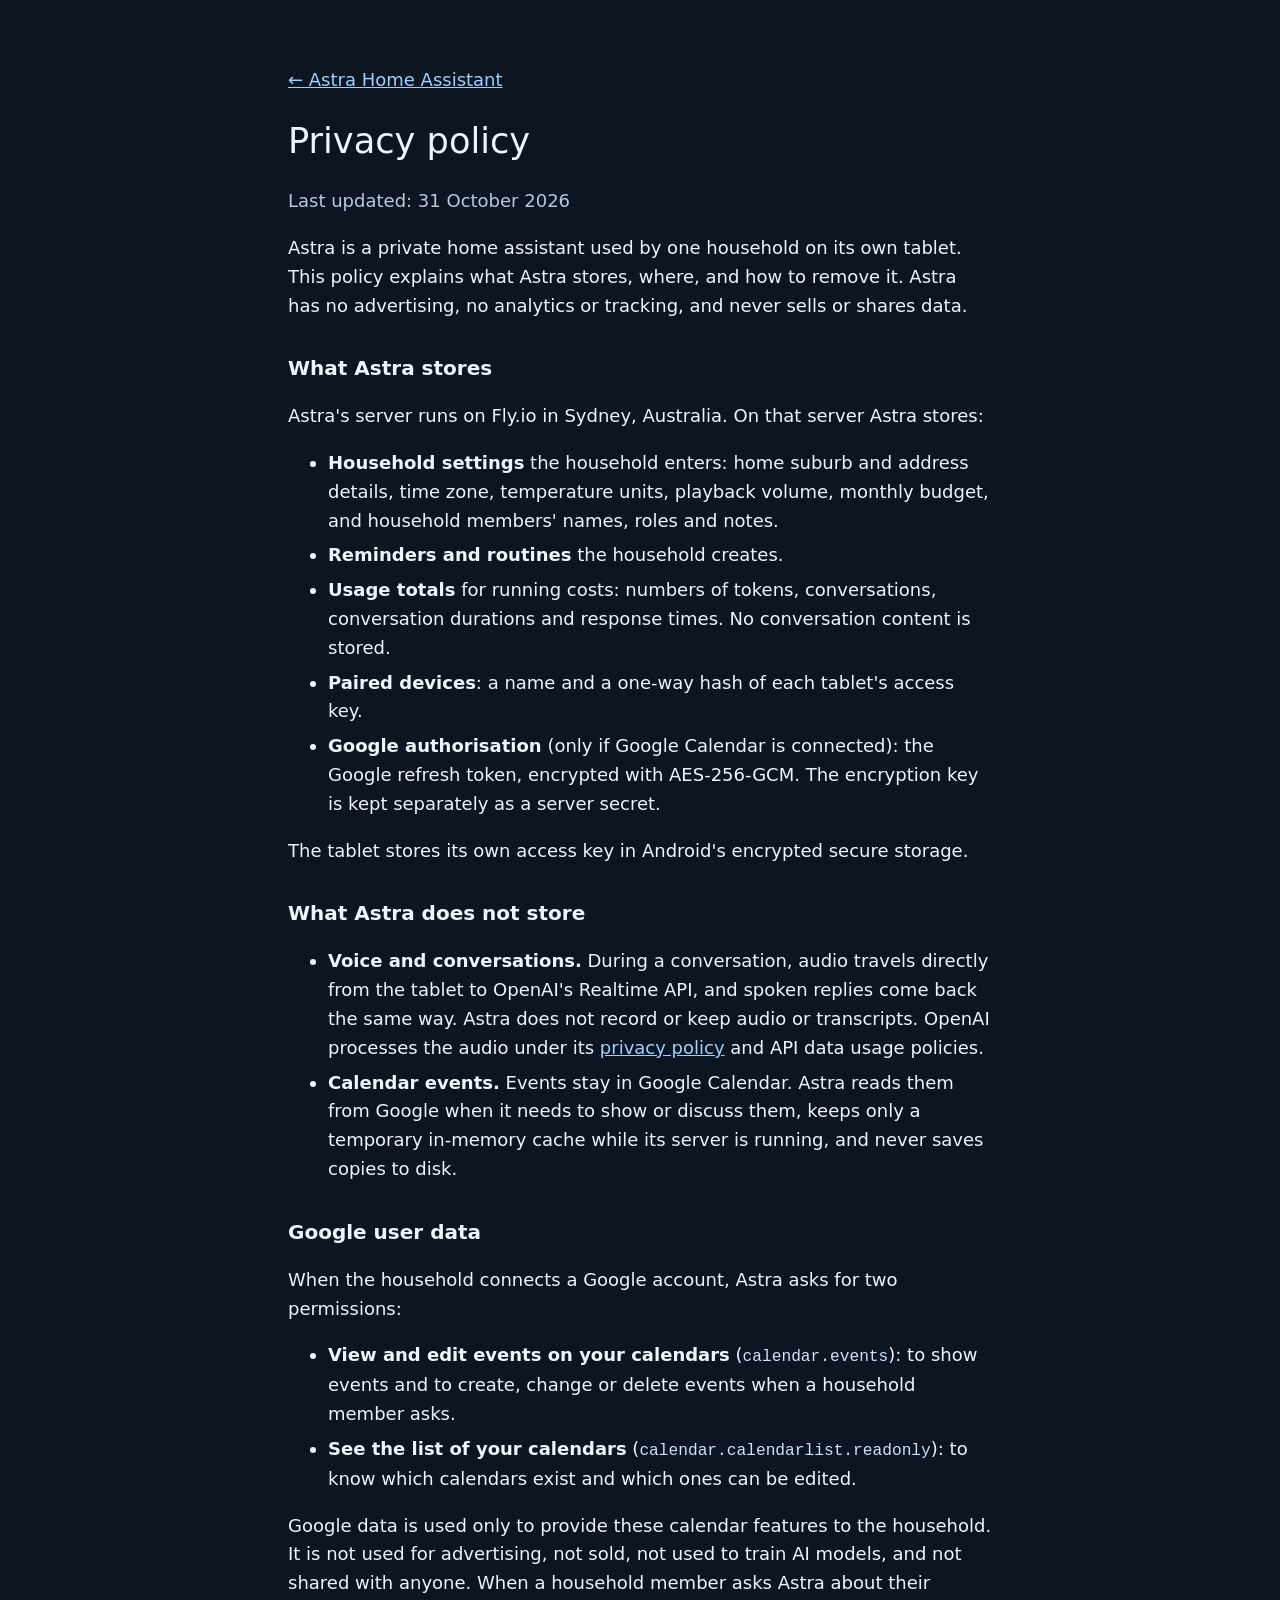
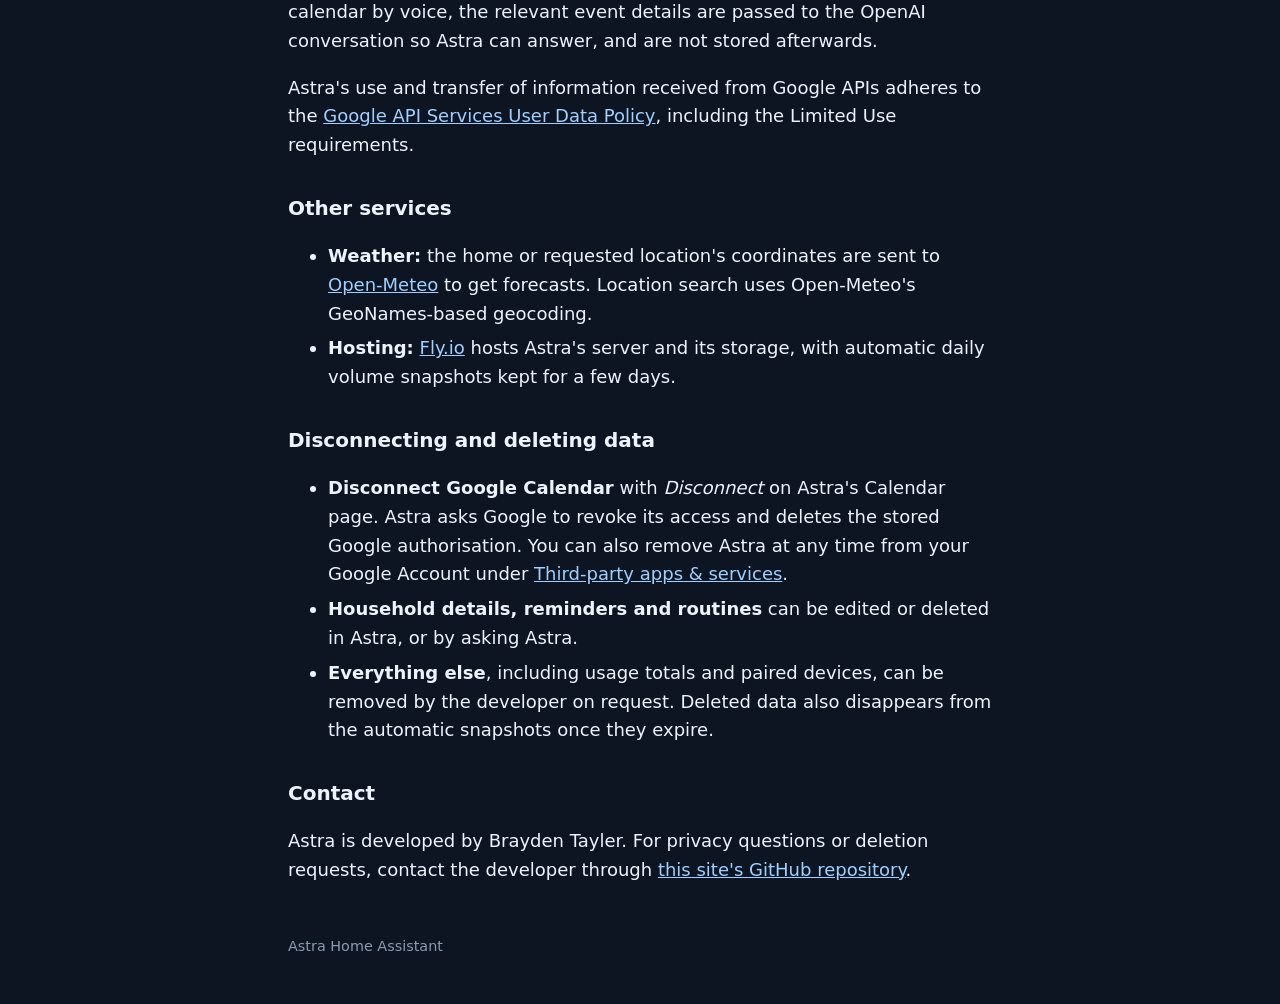
==== privacy.html @ 8271a02b "Add Astra homepage and privacy policy Co-Authored-By: Claude Opus 5.5 <noreply@anthropic.com>" ====
<!DOCTYPE html>
<html lang="en-AU">
<head>
  <meta charset="utf-8">
  <meta name="viewport" content="width=device-width, initial-scale=1">
  <title>Privacy policy · Astra Home Assistant</title>
  <link rel="stylesheet" href="style.css">
</head>
<body>
  <main>
    <p><a href="index.html">← Astra Home Assistant</a></p>
    <h1>Privacy policy</h1>
    <p class="lead">Last updated: 31 October 2026</p>

    <p>Astra is a private home assistant used by one household on its own tablet. This policy explains what Astra stores, where, and how to remove it. Astra has no advertising, no analytics or tracking, and never sells or shares data.</p>

    <h2>What Astra stores</h2>
    <p>Astra's server runs on Fly.io in Sydney, Australia. On that server Astra stores:</p>
    <ul>
      <li><strong>Household settings</strong> the household enters: home suburb and address details, time zone, temperature units, playback volume, monthly budget, and household members' names, roles and notes.</li>
      <li><strong>Reminders and routines</strong> the household creates.</li>
      <li><strong>Usage totals</strong> for running costs: numbers of tokens, conversations, conversation durations and response times. No conversation content is stored.</li>
      <li><strong>Paired devices</strong>: a name and a one-way hash of each tablet's access key.</li>
      <li><strong>Google authorisation</strong> (only if Google Calendar is connected): the Google refresh token, encrypted with AES-256-GCM. The encryption key is kept separately as a server secret.</li>
    </ul>
    <p>The tablet stores its own access key in Android's encrypted secure storage.</p>

    <h2>What Astra does not store</h2>
    <ul>
      <li><strong>Voice and conversations.</strong> During a conversation, audio travels directly from the tablet to OpenAI's Realtime API, and spoken replies come back the same way. Astra does not record or keep audio or transcripts. OpenAI processes the audio under its <a href="https://openai.com/policies/row-privacy-policy/">privacy policy</a> and API data usage policies.</li>
      <li><strong>Calendar events.</strong> Events stay in Google Calendar. Astra reads them from Google when it needs to show or discuss them, keeps only a temporary in-memory cache while its server is running, and never saves copies to disk.</li>
    </ul>

    <h2>Google user data</h2>
    <p>When the household connects a Google account, Astra asks for two permissions:</p>
    <ul>
      <li><strong>View and edit events on your calendars</strong> (<code>calendar.events</code>): to show events and to create, change or delete events when a household member asks.</li>
      <li><strong>See the list of your calendars</strong> (<code>calendar.calendarlist.readonly</code>): to know which calendars exist and which ones can be edited.</li>
    </ul>
    <p>Google data is used only to provide these calendar features to the household. It is not used for advertising, not sold, not used to train AI models, and not shared with anyone. When a household member asks Astra about their calendar by voice, the relevant event details are passed to the OpenAI conversation so Astra can answer, and are not stored afterwards.</p>
    <p>Astra's use and transfer of information received from Google APIs adheres to the <a href="https://developers.google.com/terms/api-services-user-data-policy">Google API Services User Data Policy</a>, including the Limited Use requirements.</p>

    <h2>Other services</h2>
    <ul>
      <li><strong>Weather:</strong> the home or requested location's coordinates are sent to <a href="https://open-meteo.com/">Open-Meteo</a> to get forecasts. Location search uses Open-Meteo's GeoNames-based geocoding.</li>
      <li><strong>Hosting:</strong> <a href="https://fly.io/">Fly.io</a> hosts Astra's server and its storage, with automatic daily volume snapshots kept for a few days.</li>
    </ul>

    <h2>Disconnecting and deleting data</h2>
    <ul>
      <li><strong>Disconnect Google Calendar</strong> with <em>Disconnect</em> on Astra's Calendar page. Astra asks Google to revoke its access and deletes the stored Google authorisation. You can also remove Astra at any time from your Google Account under <a href="https://myaccount.google.com/connections">Third-party apps &amp; services</a>.</li>
      <li><strong>Household details, reminders and routines</strong> can be edited or deleted in Astra, or by asking Astra.</li>
      <li><strong>Everything else</strong>, including usage totals and paired devices, can be removed by the developer on request. Deleted data also disappears from the automatic snapshots once they expire.</li>
    </ul>

    <h2>Contact</h2>
    <p>Astra is developed by Brayden Tayler. For privacy questions or deletion requests, contact the developer through <a href="https://github.com/brayden-tayler/astra-site">this site's GitHub repository</a>.</p>
  </main>
  <footer>Astra Home Assistant</footer>
</body>
</html>
---- style.css ----
:root { color-scheme: dark; }
body { margin: 0; background: #0d1522; color: #eef4fc; font: 18px/1.6 system-ui, -apple-system, "Segoe UI", sans-serif; }
main { max-width: 44rem; margin: 0 auto; padding: 48px 24px 32px; }
h1 { font-size: 2.2rem; font-weight: 500; margin: 0 0 8px; }
h2 { font-size: 1.25rem; font-weight: 600; margin: 32px 0 8px; }
.lead { color: #b9c9dc; }
a { color: #9fd0ff; }
code { font-size: .9em; color: #cfe3f7; }
li { margin: 6px 0; }
.links { margin-top: 32px; }
footer { max-width: 44rem; margin: 0 auto; padding: 0 24px 48px; color: #8a9bb0; font-size: .9rem; }
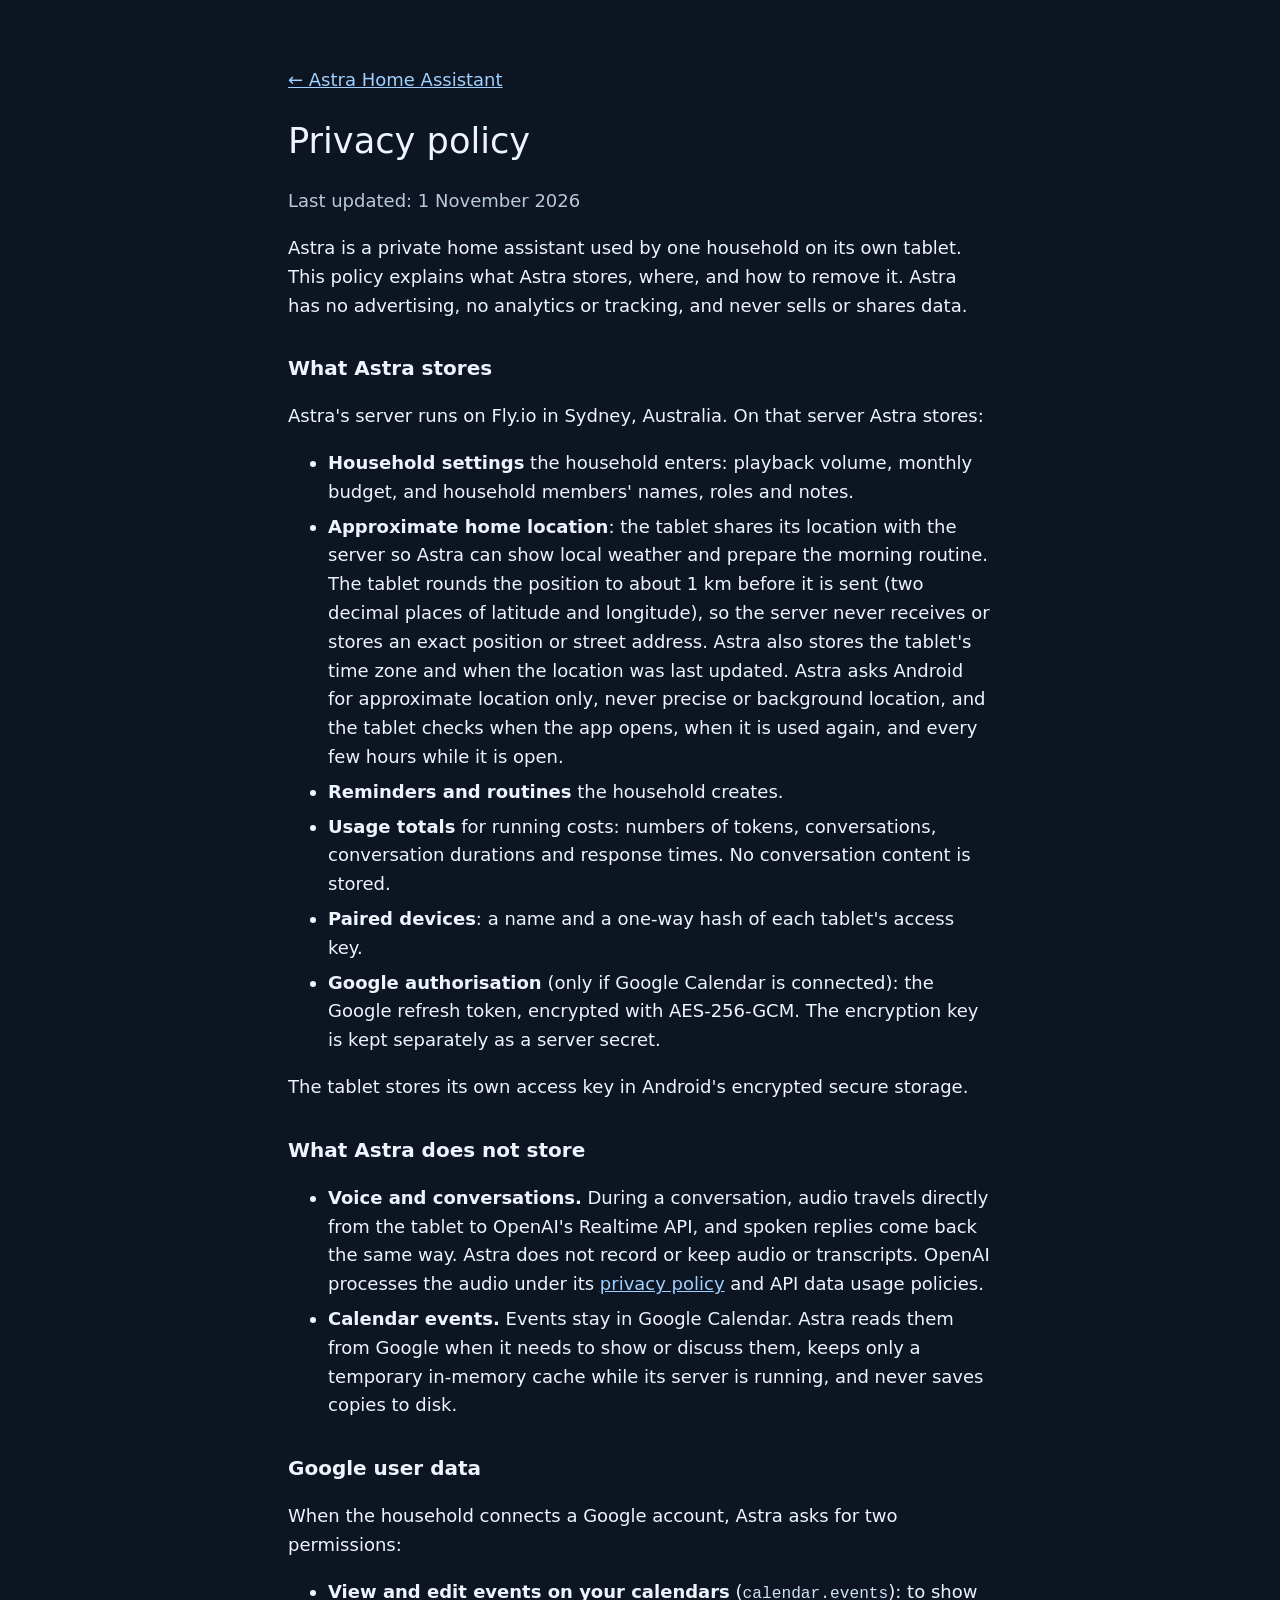
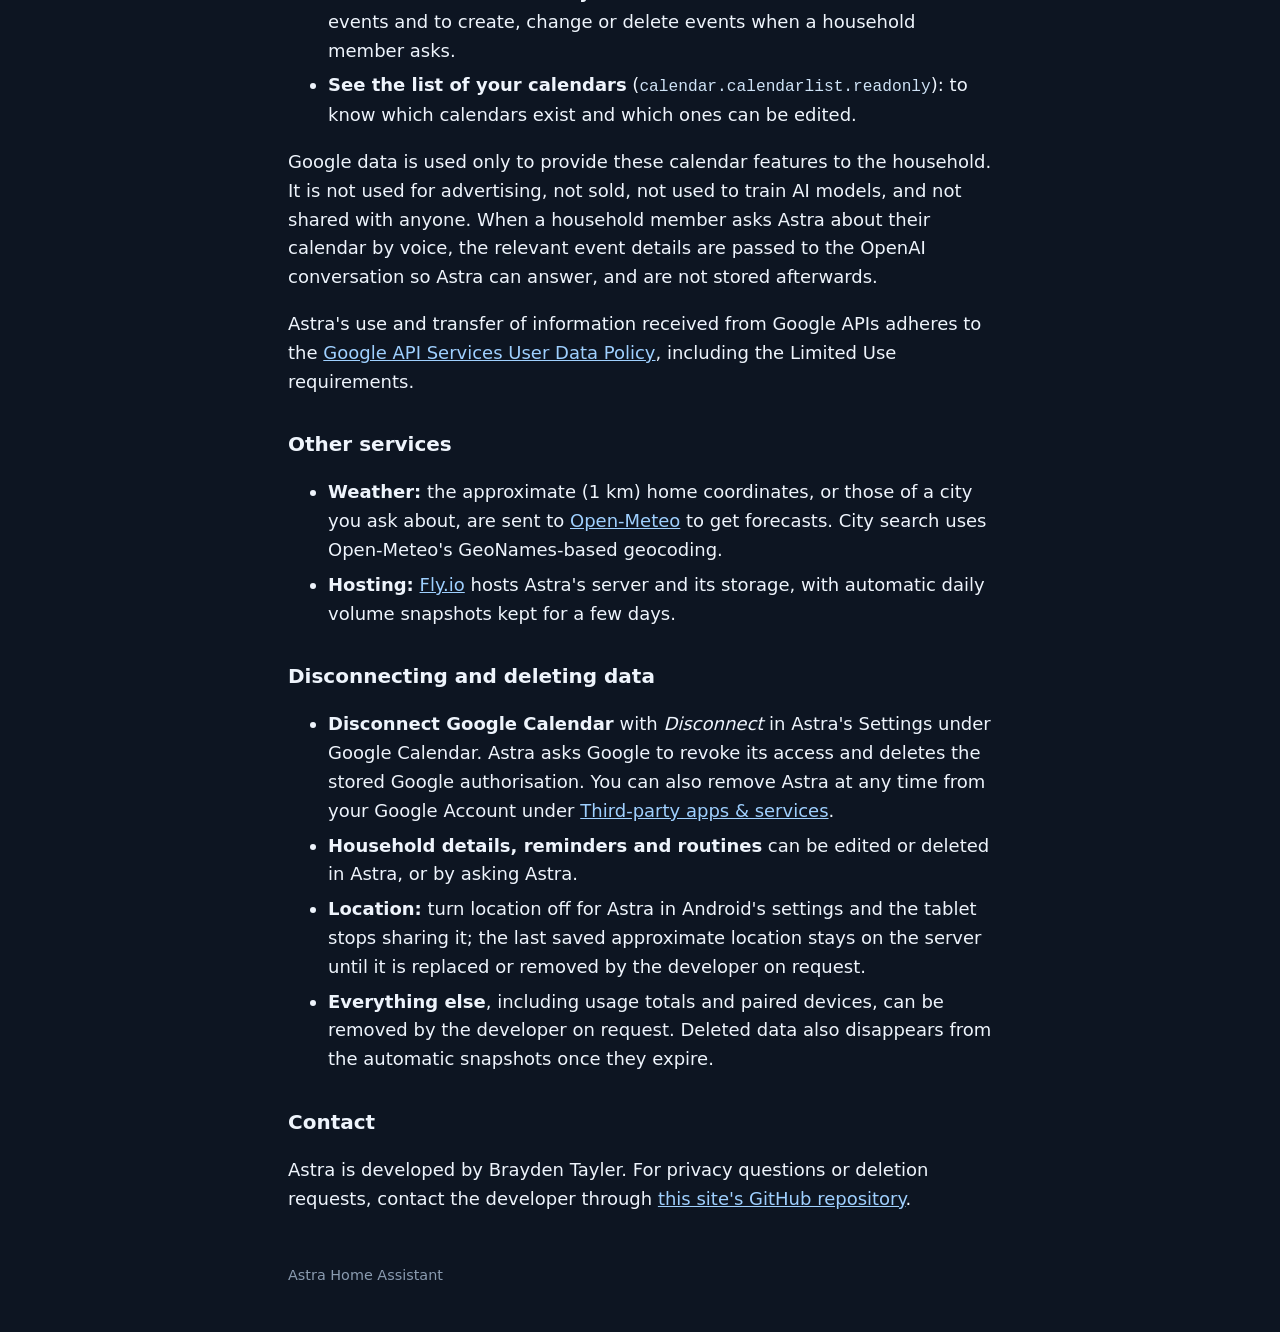
==== commit 29e34704: "Privacy policy: approximate device location for weather and morning routine Describe the ~1 km round" ====
--- a/privacy.html
+++ b/privacy.html
@@ -10,14 +10,15 @@
   <main>
     <p><a href="index.html">← Astra Home Assistant</a></p>
     <h1>Privacy policy</h1>
-    <p class="lead">Last updated: 31 October 2026</p>
+    <p class="lead">Last updated: 1 November 2026</p>
 
     <p>Astra is a private home assistant used by one household on its own tablet. This policy explains what Astra stores, where, and how to remove it. Astra has no advertising, no analytics or tracking, and never sells or shares data.</p>
 
     <h2>What Astra stores</h2>
     <p>Astra's server runs on Fly.io in Sydney, Australia. On that server Astra stores:</p>
     <ul>
-      <li><strong>Household settings</strong> the household enters: home suburb and address details, time zone, temperature units, playback volume, monthly budget, and household members' names, roles and notes.</li>
+      <li><strong>Household settings</strong> the household enters: playback volume, monthly budget, and household members' names, roles and notes.</li>
+      <li><strong>Approximate home location</strong>: the tablet shares its location with the server so Astra can show local weather and prepare the morning routine. The tablet rounds the position to about 1 km before it is sent (two decimal places of latitude and longitude), so the server never receives or stores an exact position or street address. Astra also stores the tablet's time zone and when the location was last updated. Astra asks Android for approximate location only, never precise or background location, and the tablet checks when the app opens, when it is used again, and every few hours while it is open.</li>
       <li><strong>Reminders and routines</strong> the household creates.</li>
       <li><strong>Usage totals</strong> for running costs: numbers of tokens, conversations, conversation durations and response times. No conversation content is stored.</li>
       <li><strong>Paired devices</strong>: a name and a one-way hash of each tablet's access key.</li>
@@ -42,14 +43,15 @@
 
     <h2>Other services</h2>
     <ul>
-      <li><strong>Weather:</strong> the home or requested location's coordinates are sent to <a href="https://open-meteo.com/">Open-Meteo</a> to get forecasts. Location search uses Open-Meteo's GeoNames-based geocoding.</li>
+      <li><strong>Weather:</strong> the approximate (1 km) home coordinates, or those of a city you ask about, are sent to <a href="https://open-meteo.com/">Open-Meteo</a> to get forecasts. City search uses Open-Meteo's GeoNames-based geocoding.</li>
       <li><strong>Hosting:</strong> <a href="https://fly.io/">Fly.io</a> hosts Astra's server and its storage, with automatic daily volume snapshots kept for a few days.</li>
     </ul>
 
     <h2>Disconnecting and deleting data</h2>
     <ul>
-      <li><strong>Disconnect Google Calendar</strong> with <em>Disconnect</em> on Astra's Calendar page. Astra asks Google to revoke its access and deletes the stored Google authorisation. You can also remove Astra at any time from your Google Account under <a href="https://myaccount.google.com/connections">Third-party apps &amp; services</a>.</li>
+      <li><strong>Disconnect Google Calendar</strong> with <em>Disconnect</em> in Astra's Settings under Google Calendar. Astra asks Google to revoke its access and deletes the stored Google authorisation. You can also remove Astra at any time from your Google Account under <a href="https://myaccount.google.com/connections">Third-party apps &amp; services</a>.</li>
       <li><strong>Household details, reminders and routines</strong> can be edited or deleted in Astra, or by asking Astra.</li>
+      <li><strong>Location:</strong> turn location off for Astra in Android's settings and the tablet stops sharing it; the last saved approximate location stays on the server until it is replaced or removed by the developer on request.</li>
       <li><strong>Everything else</strong>, including usage totals and paired devices, can be removed by the developer on request. Deleted data also disappears from the automatic snapshots once they expire.</li>
     </ul>
 
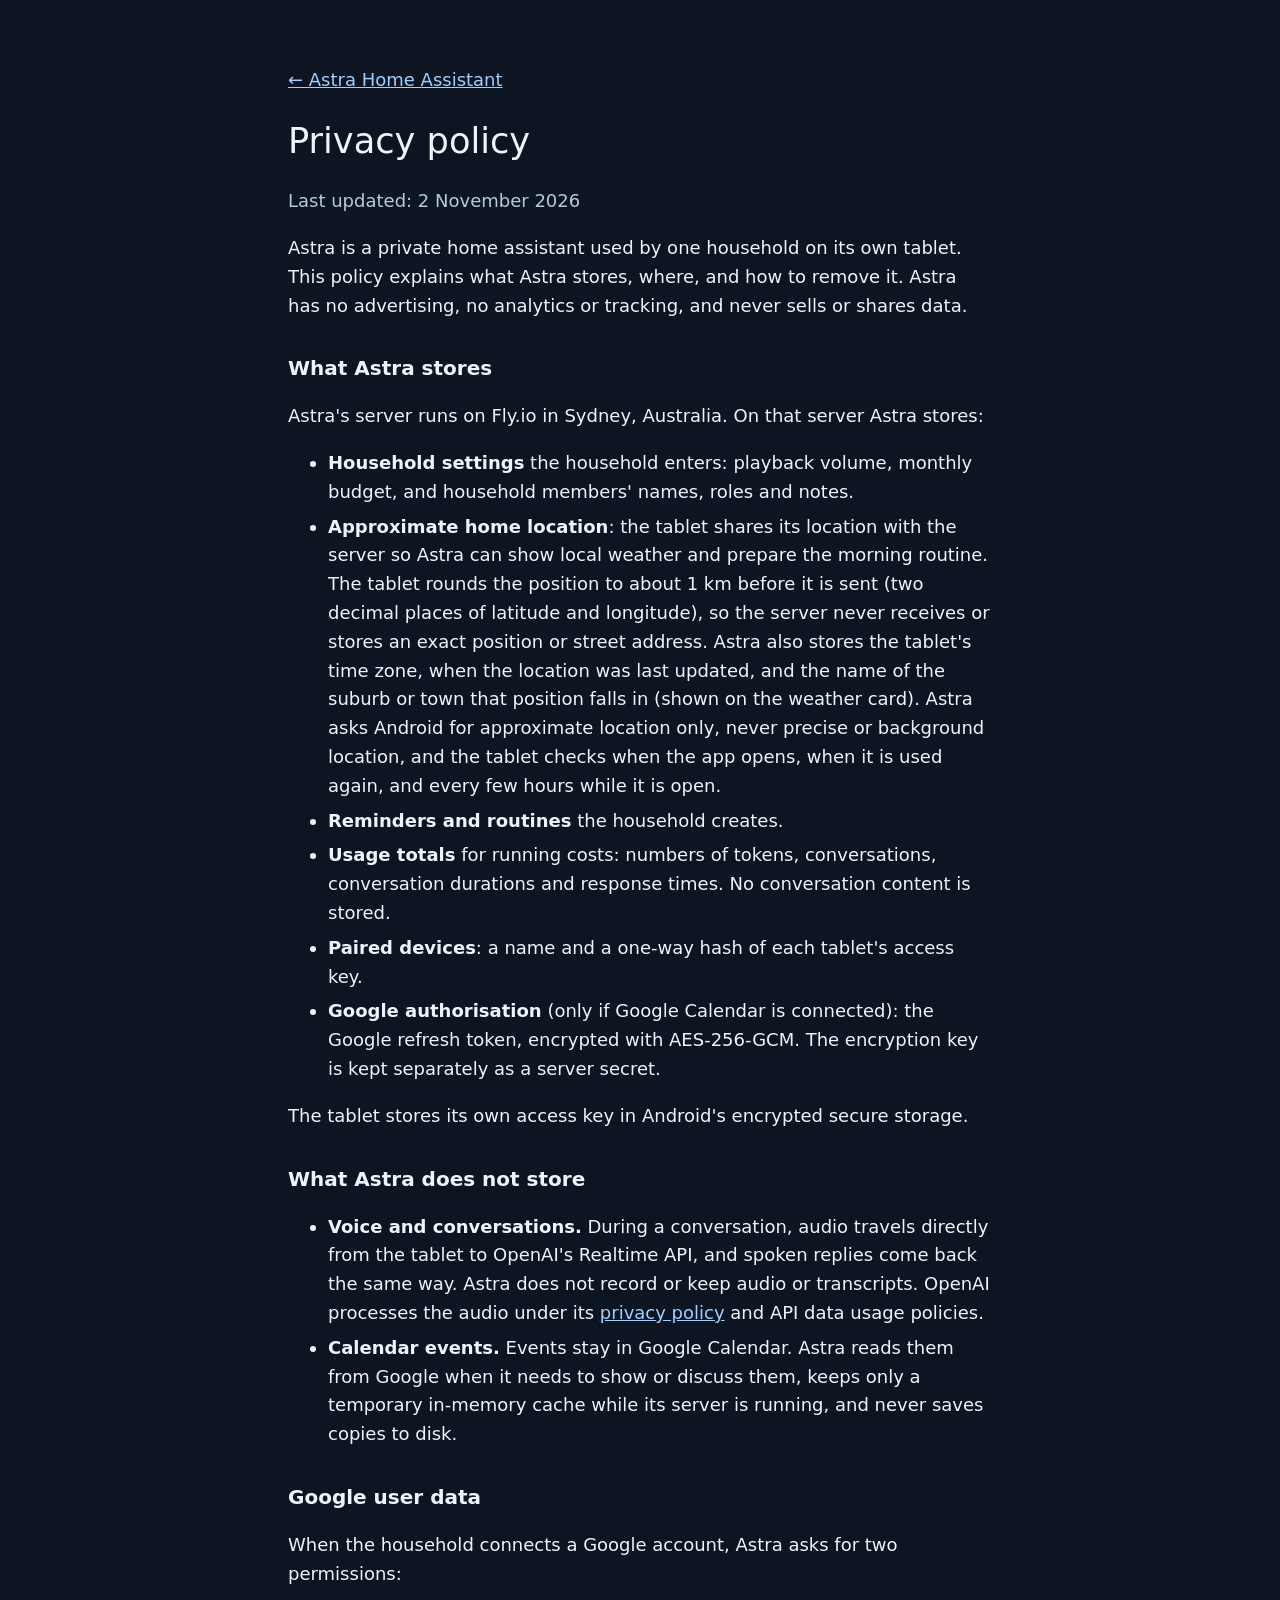
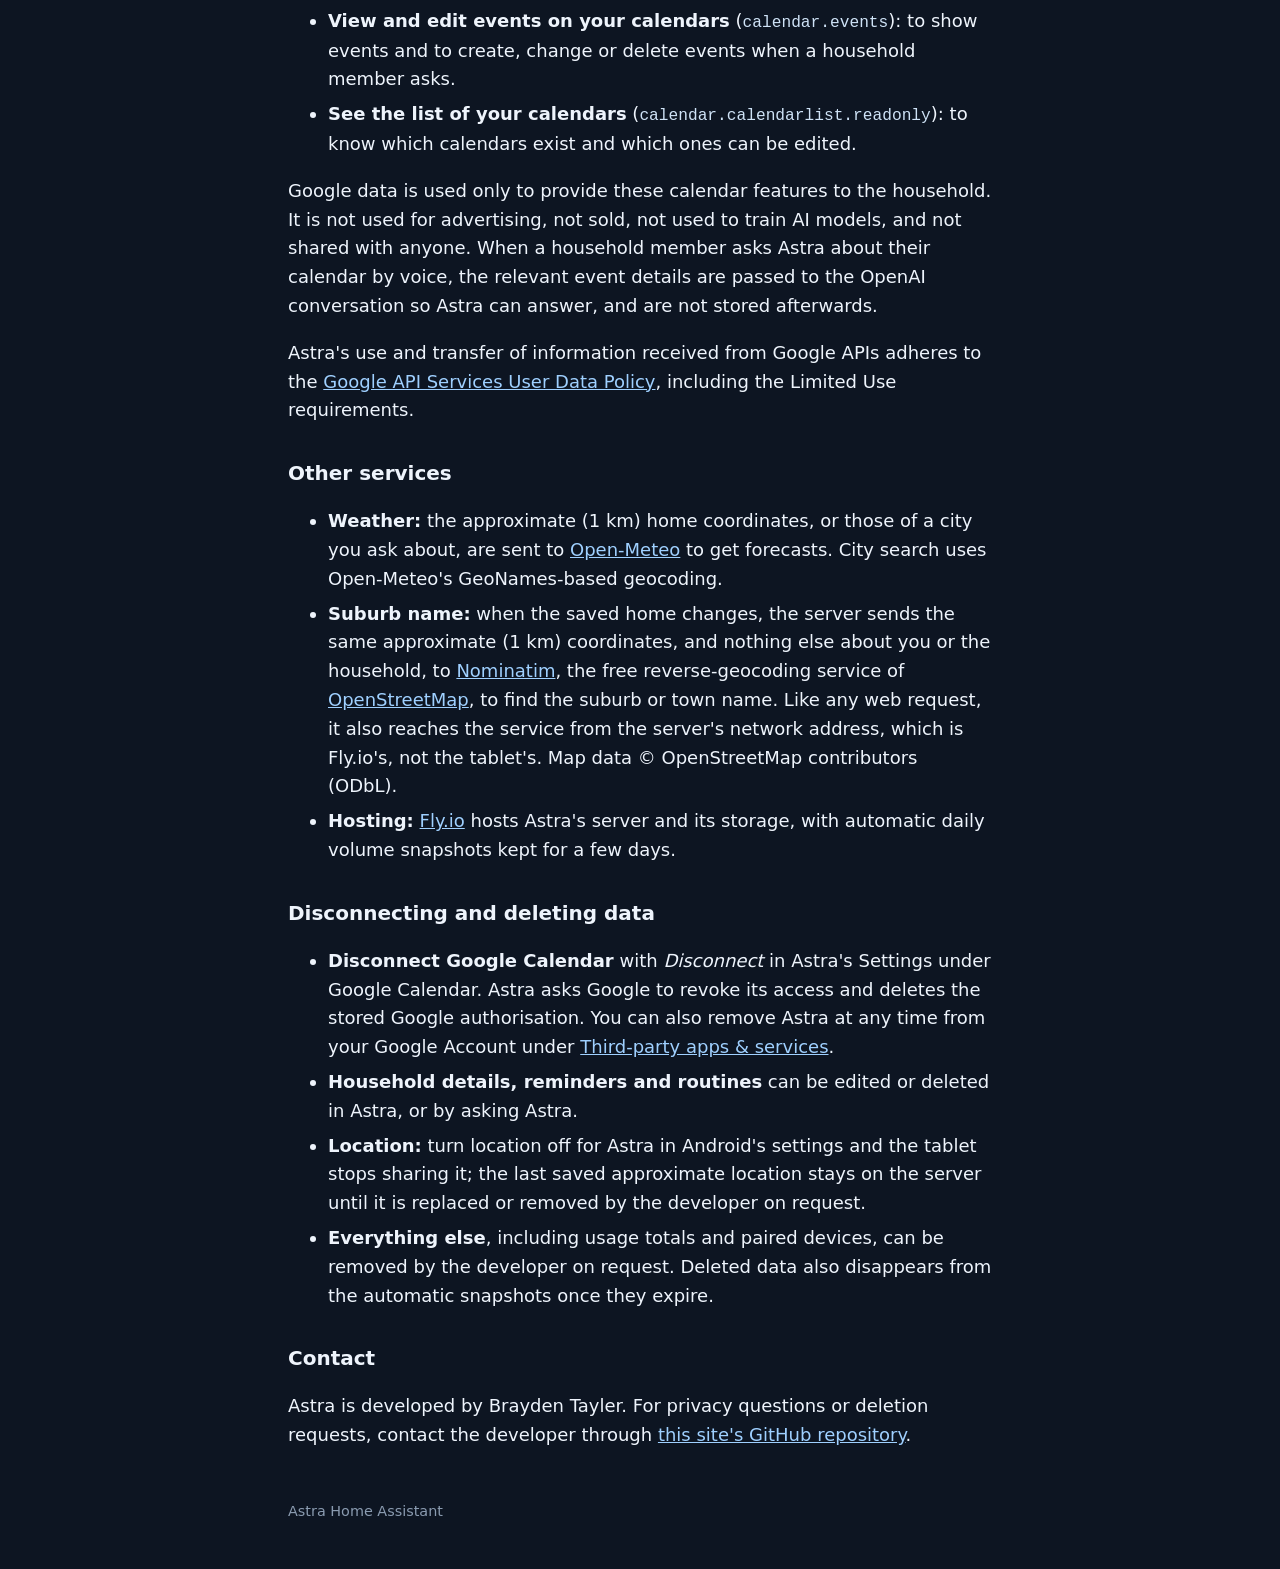
==== commit fa0c3562: "Privacy policy: suburb name looked up with OpenStreetMap Nominatim Co-Authored-By: Claude Sonnet 5.5" ====
--- a/privacy.html
+++ b/privacy.html
@@ -10,7 +10,7 @@
   <main>
     <p><a href="index.html">← Astra Home Assistant</a></p>
     <h1>Privacy policy</h1>
-    <p class="lead">Last updated: 1 November 2026</p>
+    <p class="lead">Last updated: 2 November 2026</p>
 
     <p>Astra is a private home assistant used by one household on its own tablet. This policy explains what Astra stores, where, and how to remove it. Astra has no advertising, no analytics or tracking, and never sells or shares data.</p>
 
@@ -18,7 +18,7 @@
     <p>Astra's server runs on Fly.io in Sydney, Australia. On that server Astra stores:</p>
     <ul>
       <li><strong>Household settings</strong> the household enters: playback volume, monthly budget, and household members' names, roles and notes.</li>
-      <li><strong>Approximate home location</strong>: the tablet shares its location with the server so Astra can show local weather and prepare the morning routine. The tablet rounds the position to about 1 km before it is sent (two decimal places of latitude and longitude), so the server never receives or stores an exact position or street address. Astra also stores the tablet's time zone and when the location was last updated. Astra asks Android for approximate location only, never precise or background location, and the tablet checks when the app opens, when it is used again, and every few hours while it is open.</li>
+      <li><strong>Approximate home location</strong>: the tablet shares its location with the server so Astra can show local weather and prepare the morning routine. The tablet rounds the position to about 1 km before it is sent (two decimal places of latitude and longitude), so the server never receives or stores an exact position or street address. Astra also stores the tablet's time zone, when the location was last updated, and the name of the suburb or town that position falls in (shown on the weather card). Astra asks Android for approximate location only, never precise or background location, and the tablet checks when the app opens, when it is used again, and every few hours while it is open.</li>
       <li><strong>Reminders and routines</strong> the household creates.</li>
       <li><strong>Usage totals</strong> for running costs: numbers of tokens, conversations, conversation durations and response times. No conversation content is stored.</li>
       <li><strong>Paired devices</strong>: a name and a one-way hash of each tablet's access key.</li>
@@ -44,6 +44,7 @@
     <h2>Other services</h2>
     <ul>
       <li><strong>Weather:</strong> the approximate (1 km) home coordinates, or those of a city you ask about, are sent to <a href="https://open-meteo.com/">Open-Meteo</a> to get forecasts. City search uses Open-Meteo's GeoNames-based geocoding.</li>
+      <li><strong>Suburb name:</strong> when the saved home changes, the server sends the same approximate (1 km) coordinates, and nothing else about you or the household, to <a href="https://nominatim.openstreetmap.org/">Nominatim</a>, the free reverse-geocoding service of <a href="https://www.openstreetmap.org/copyright">OpenStreetMap</a>, to find the suburb or town name. Like any web request, it also reaches the service from the server's network address, which is Fly.io's, not the tablet's. Map data &copy; OpenStreetMap contributors (ODbL).</li>
       <li><strong>Hosting:</strong> <a href="https://fly.io/">Fly.io</a> hosts Astra's server and its storage, with automatic daily volume snapshots kept for a few days.</li>
     </ul>
 
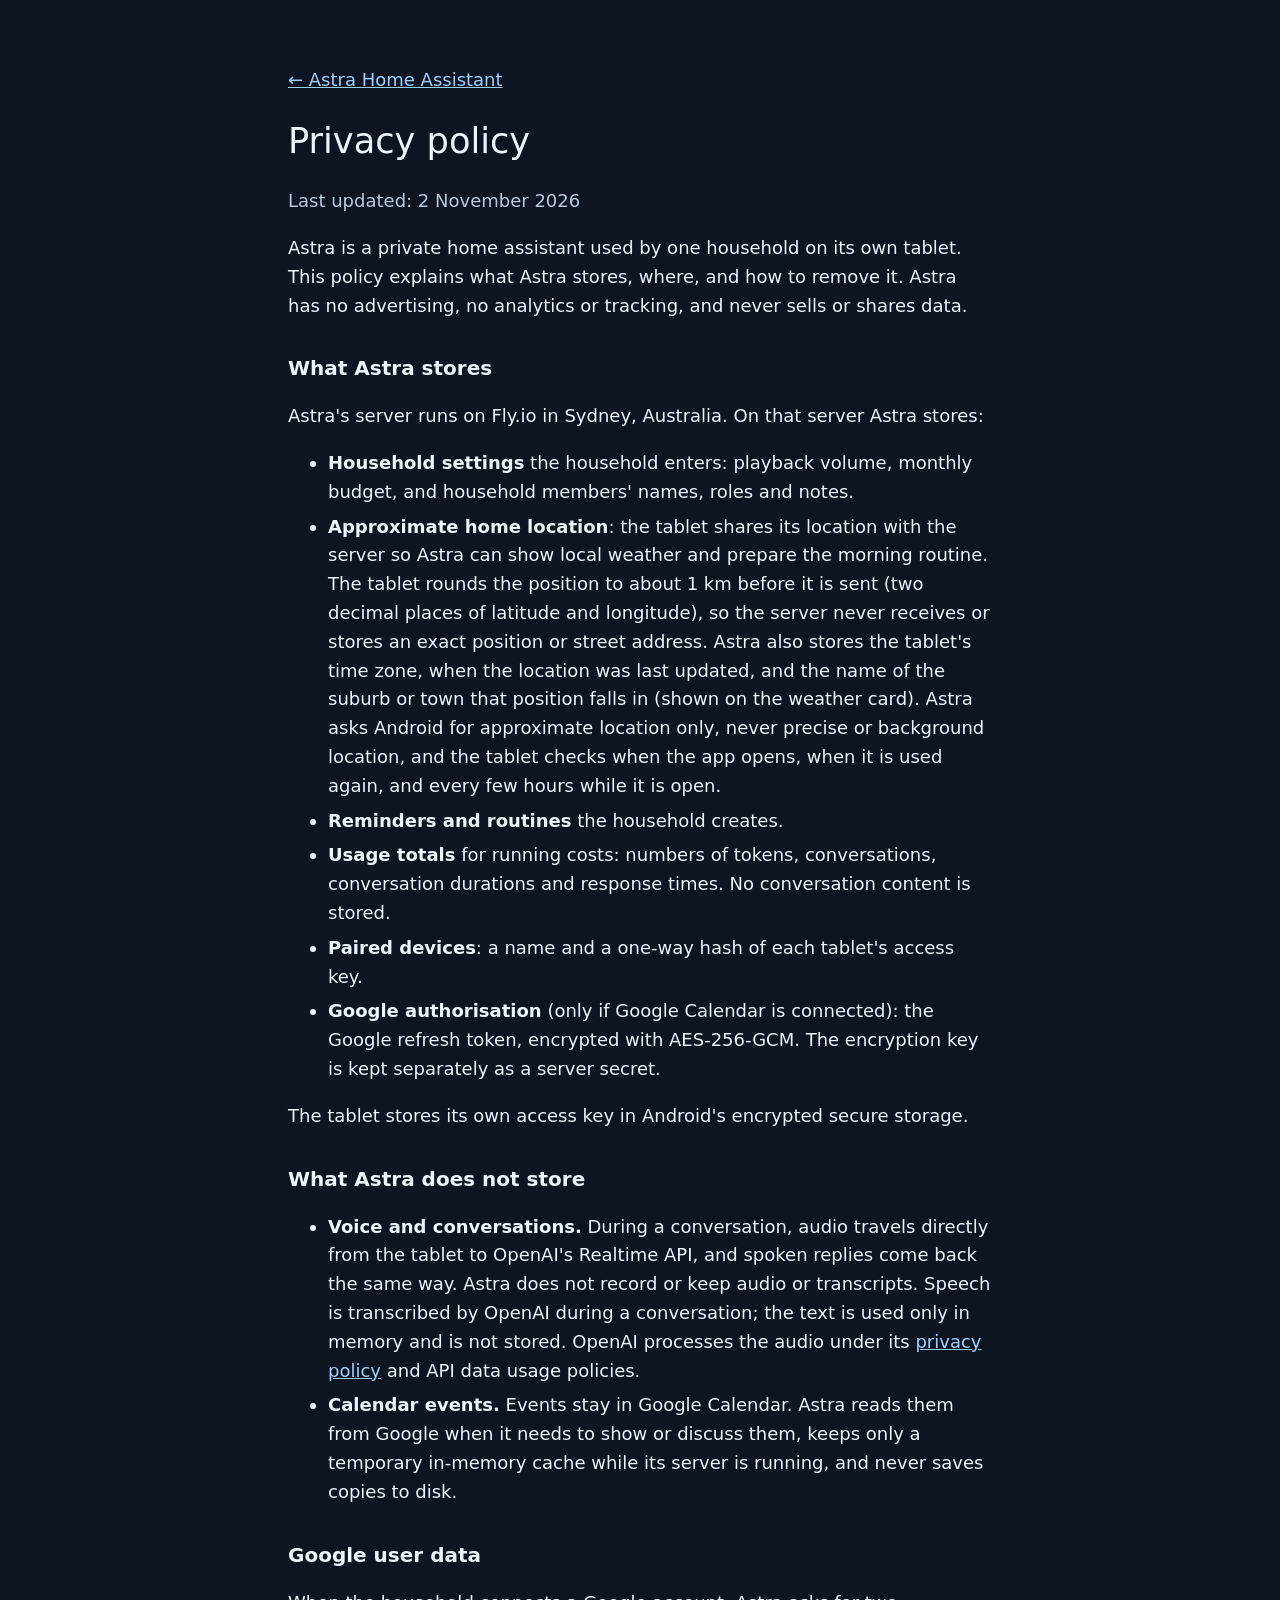
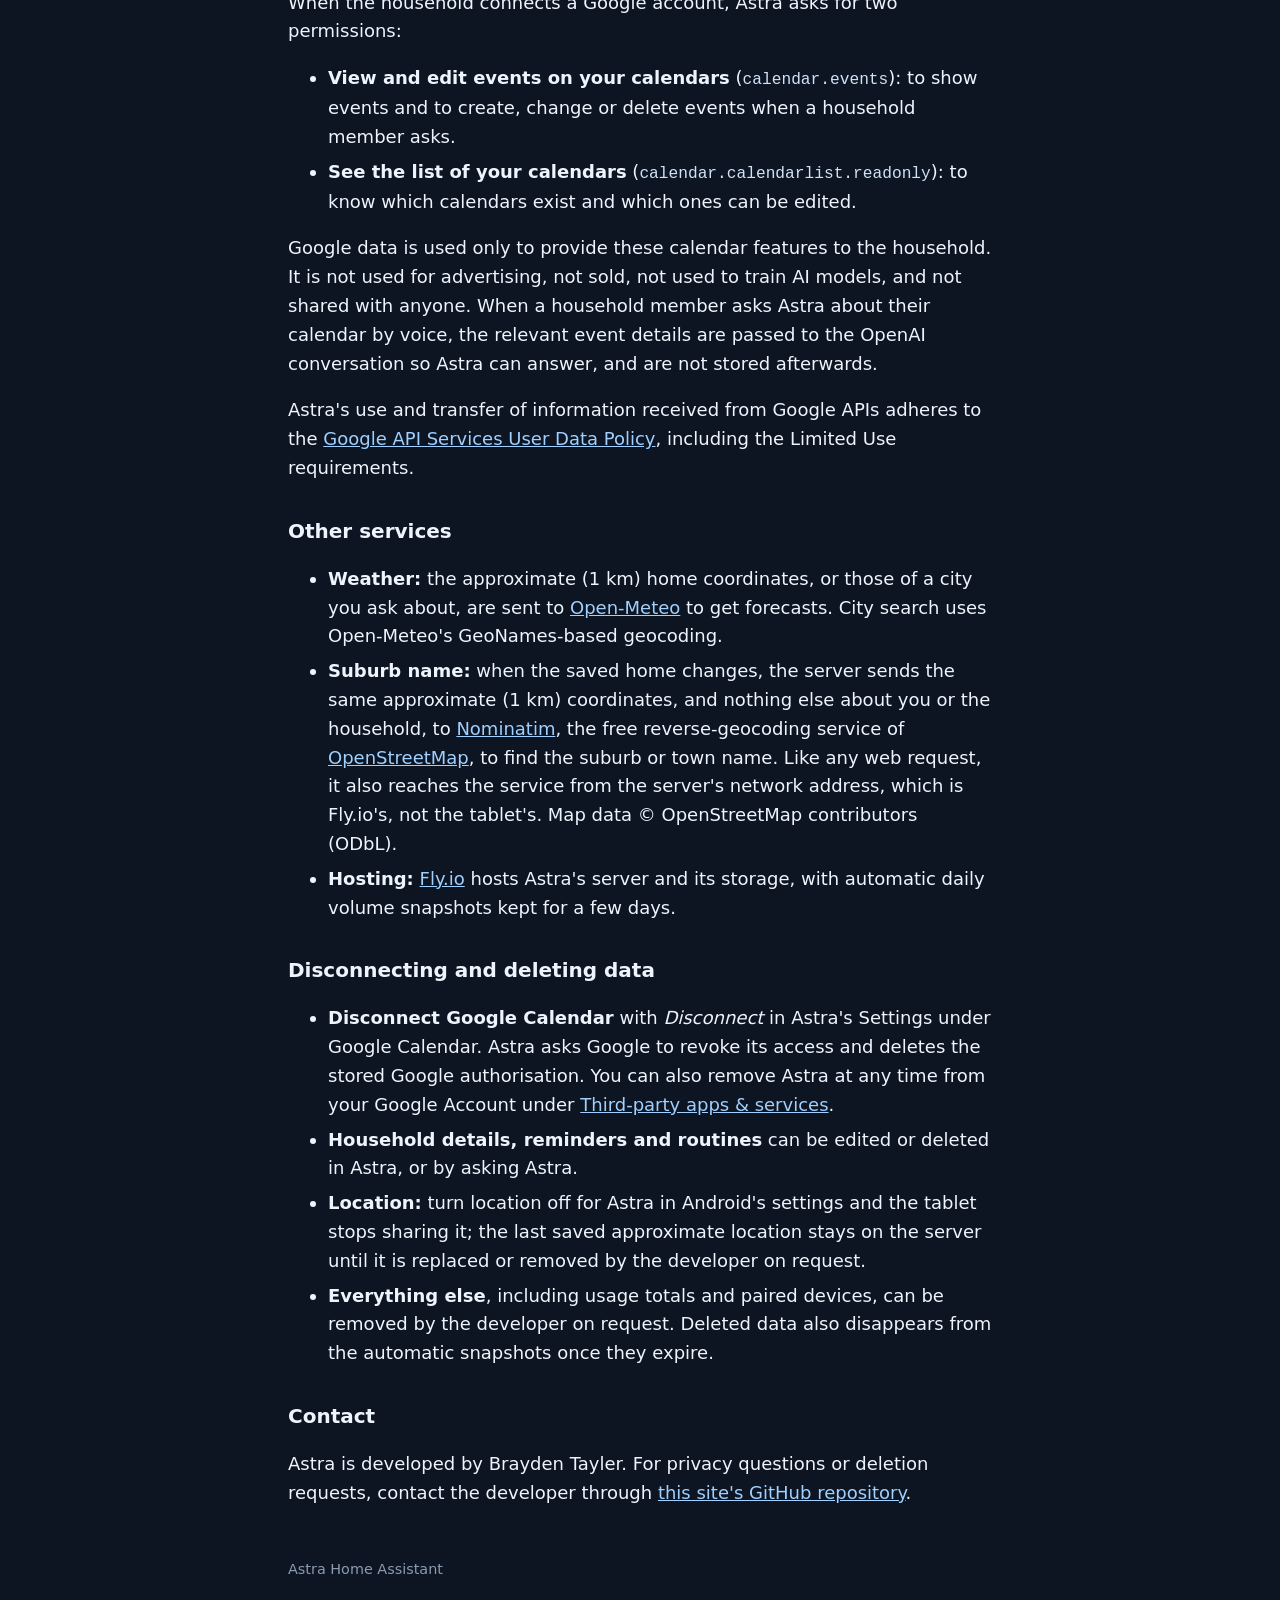
==== commit 12bfa50f: "Privacy: state that speech is transcribed by OpenAI and the text is not stored Co-Authored-By: Claud" ====
--- a/privacy.html
+++ b/privacy.html
@@ -28,7 +28,7 @@
 
     <h2>What Astra does not store</h2>
     <ul>
-      <li><strong>Voice and conversations.</strong> During a conversation, audio travels directly from the tablet to OpenAI's Realtime API, and spoken replies come back the same way. Astra does not record or keep audio or transcripts. OpenAI processes the audio under its <a href="https://openai.com/policies/row-privacy-policy/">privacy policy</a> and API data usage policies.</li>
+      <li><strong>Voice and conversations.</strong> During a conversation, audio travels directly from the tablet to OpenAI's Realtime API, and spoken replies come back the same way. Astra does not record or keep audio or transcripts. Speech is transcribed by OpenAI during a conversation; the text is used only in memory and is not stored. OpenAI processes the audio under its <a href="https://openai.com/policies/row-privacy-policy/">privacy policy</a> and API data usage policies.</li>
       <li><strong>Calendar events.</strong> Events stay in Google Calendar. Astra reads them from Google when it needs to show or discuss them, keeps only a temporary in-memory cache while its server is running, and never saves copies to disk.</li>
     </ul>
 
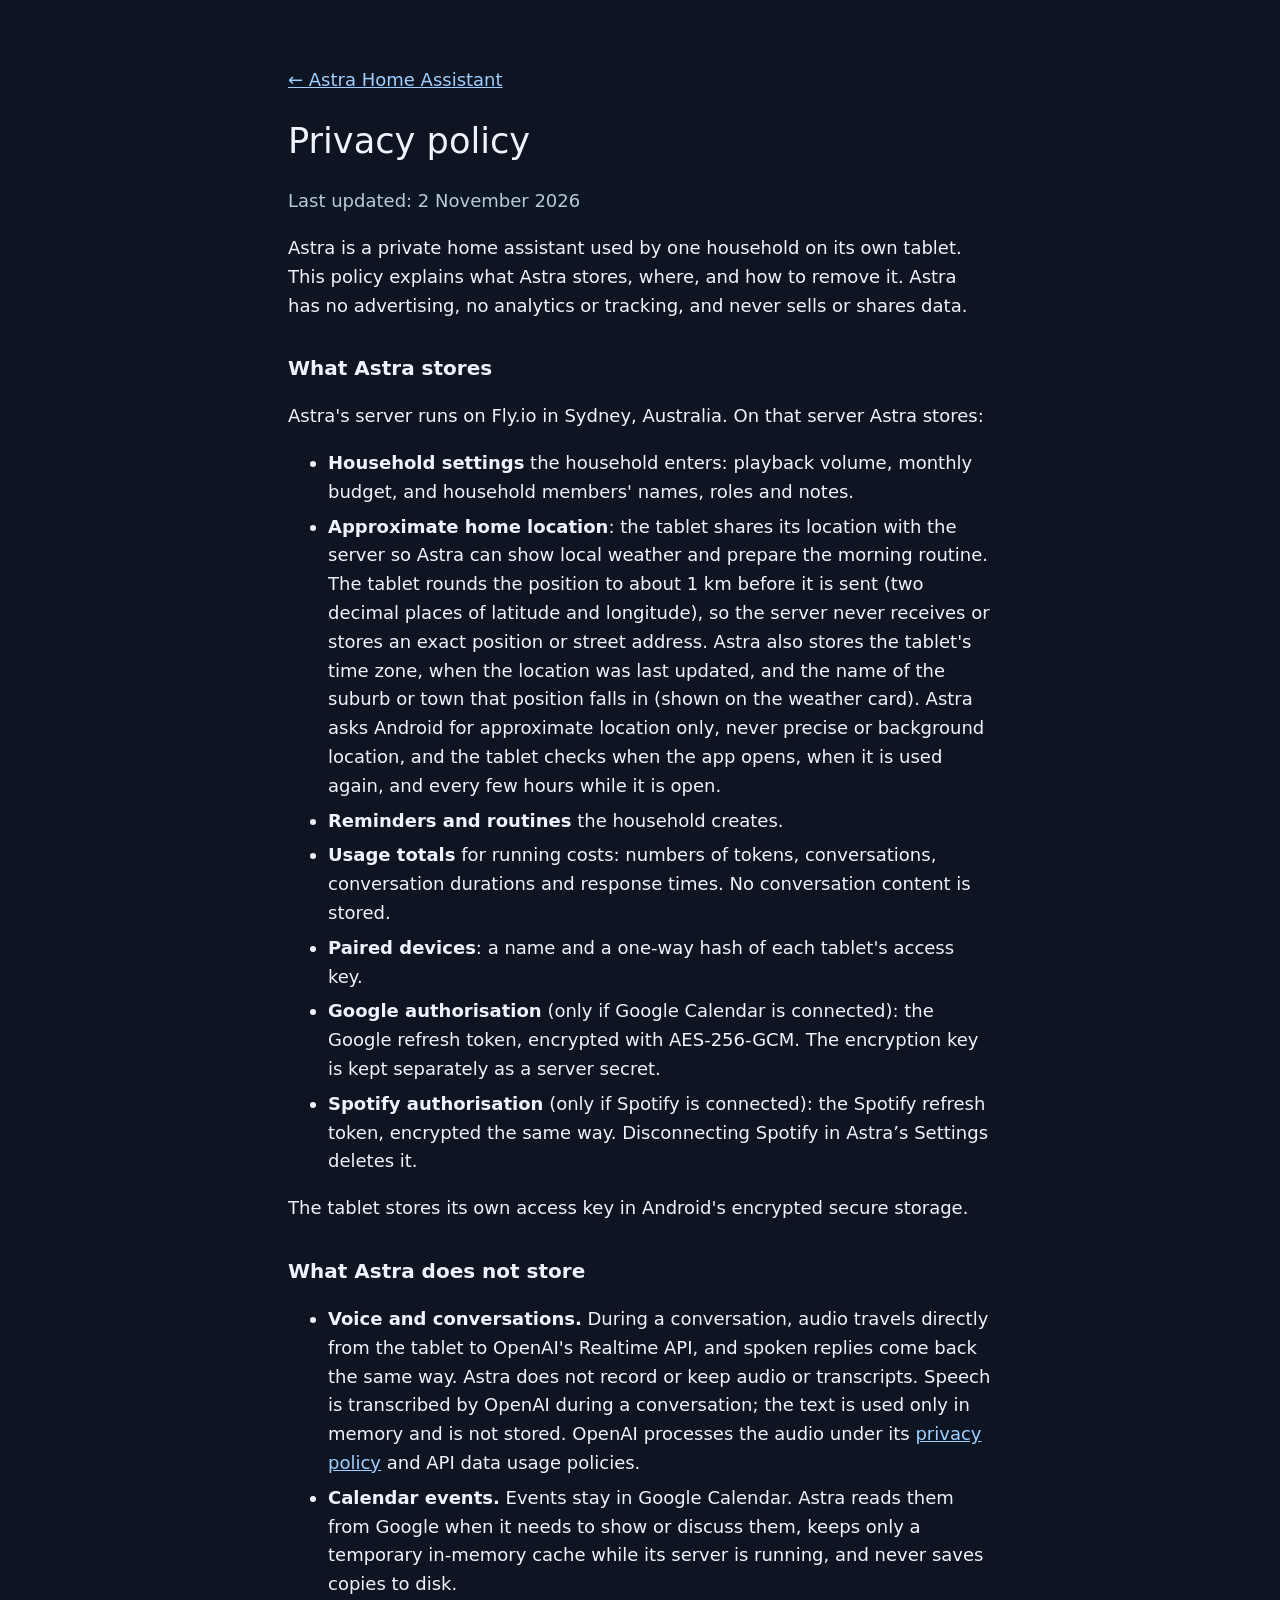
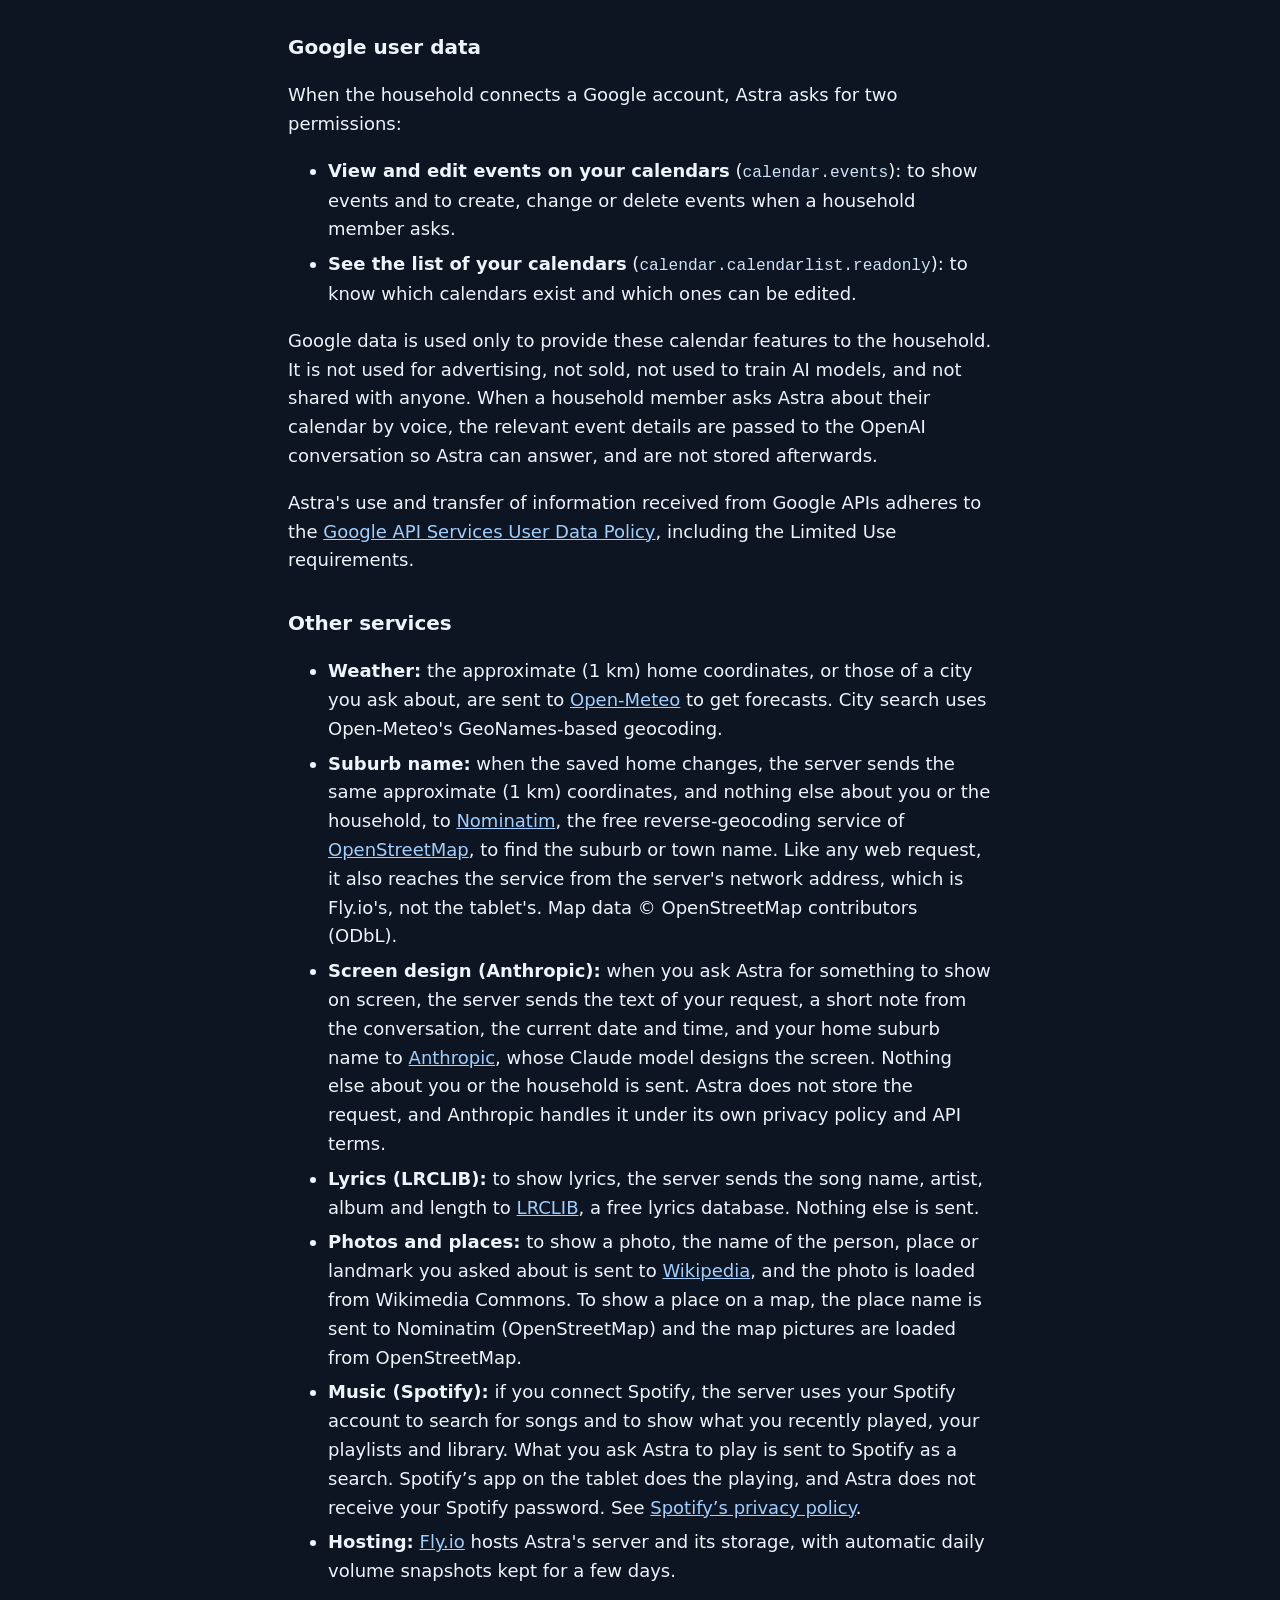
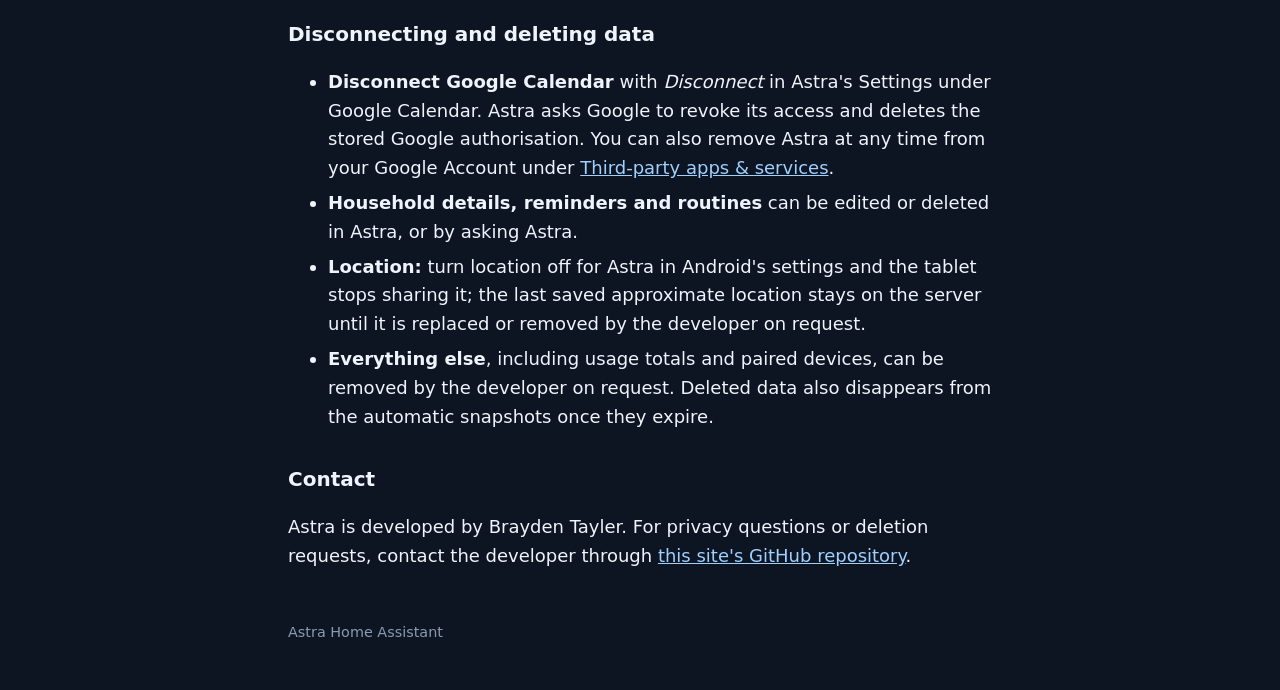
==== commit ae49d9df: "Privacy: screen design (Anthropic), lyrics (LRCLIB), photos and places (Wikipedia, Wikimedia, OpenSt" ====
--- a/privacy.html
+++ b/privacy.html
@@ -23,6 +23,7 @@
       <li><strong>Usage totals</strong> for running costs: numbers of tokens, conversations, conversation durations and response times. No conversation content is stored.</li>
       <li><strong>Paired devices</strong>: a name and a one-way hash of each tablet's access key.</li>
       <li><strong>Google authorisation</strong> (only if Google Calendar is connected): the Google refresh token, encrypted with AES-256-GCM. The encryption key is kept separately as a server secret.</li>
+      <li><strong>Spotify authorisation</strong> (only if Spotify is connected): the Spotify refresh token, encrypted the same way. Disconnecting Spotify in Astra&rsquo;s Settings deletes it.</li>
     </ul>
     <p>The tablet stores its own access key in Android's encrypted secure storage.</p>
 
@@ -45,6 +46,10 @@
     <ul>
       <li><strong>Weather:</strong> the approximate (1 km) home coordinates, or those of a city you ask about, are sent to <a href="https://open-meteo.com/">Open-Meteo</a> to get forecasts. City search uses Open-Meteo's GeoNames-based geocoding.</li>
       <li><strong>Suburb name:</strong> when the saved home changes, the server sends the same approximate (1 km) coordinates, and nothing else about you or the household, to <a href="https://nominatim.openstreetmap.org/">Nominatim</a>, the free reverse-geocoding service of <a href="https://www.openstreetmap.org/copyright">OpenStreetMap</a>, to find the suburb or town name. Like any web request, it also reaches the service from the server's network address, which is Fly.io's, not the tablet's. Map data &copy; OpenStreetMap contributors (ODbL).</li>
+      <li><strong>Screen design (Anthropic):</strong> when you ask Astra for something to show on screen, the server sends the text of your request, a short note from the conversation, the current date and time, and your home suburb name to <a href="https://www.anthropic.com/">Anthropic</a>, whose Claude model designs the screen. Nothing else about you or the household is sent. Astra does not store the request, and Anthropic handles it under its own privacy policy and API terms.</li>
+      <li><strong>Lyrics (LRCLIB):</strong> to show lyrics, the server sends the song name, artist, album and length to <a href="https://lrclib.net/">LRCLIB</a>, a free lyrics database. Nothing else is sent.</li>
+      <li><strong>Photos and places:</strong> to show a photo, the name of the person, place or landmark you asked about is sent to <a href="https://www.wikipedia.org/">Wikipedia</a>, and the photo is loaded from Wikimedia Commons. To show a place on a map, the place name is sent to Nominatim (OpenStreetMap) and the map pictures are loaded from OpenStreetMap.</li>
+      <li><strong>Music (Spotify):</strong> if you connect Spotify, the server uses your Spotify account to search for songs and to show what you recently played, your playlists and library. What you ask Astra to play is sent to Spotify as a search. Spotify&rsquo;s app on the tablet does the playing, and Astra does not receive your Spotify password. See <a href="https://www.spotify.com/privacy">Spotify&rsquo;s privacy policy</a>.</li>
       <li><strong>Hosting:</strong> <a href="https://fly.io/">Fly.io</a> hosts Astra's server and its storage, with automatic daily volume snapshots kept for a few days.</li>
     </ul>
 
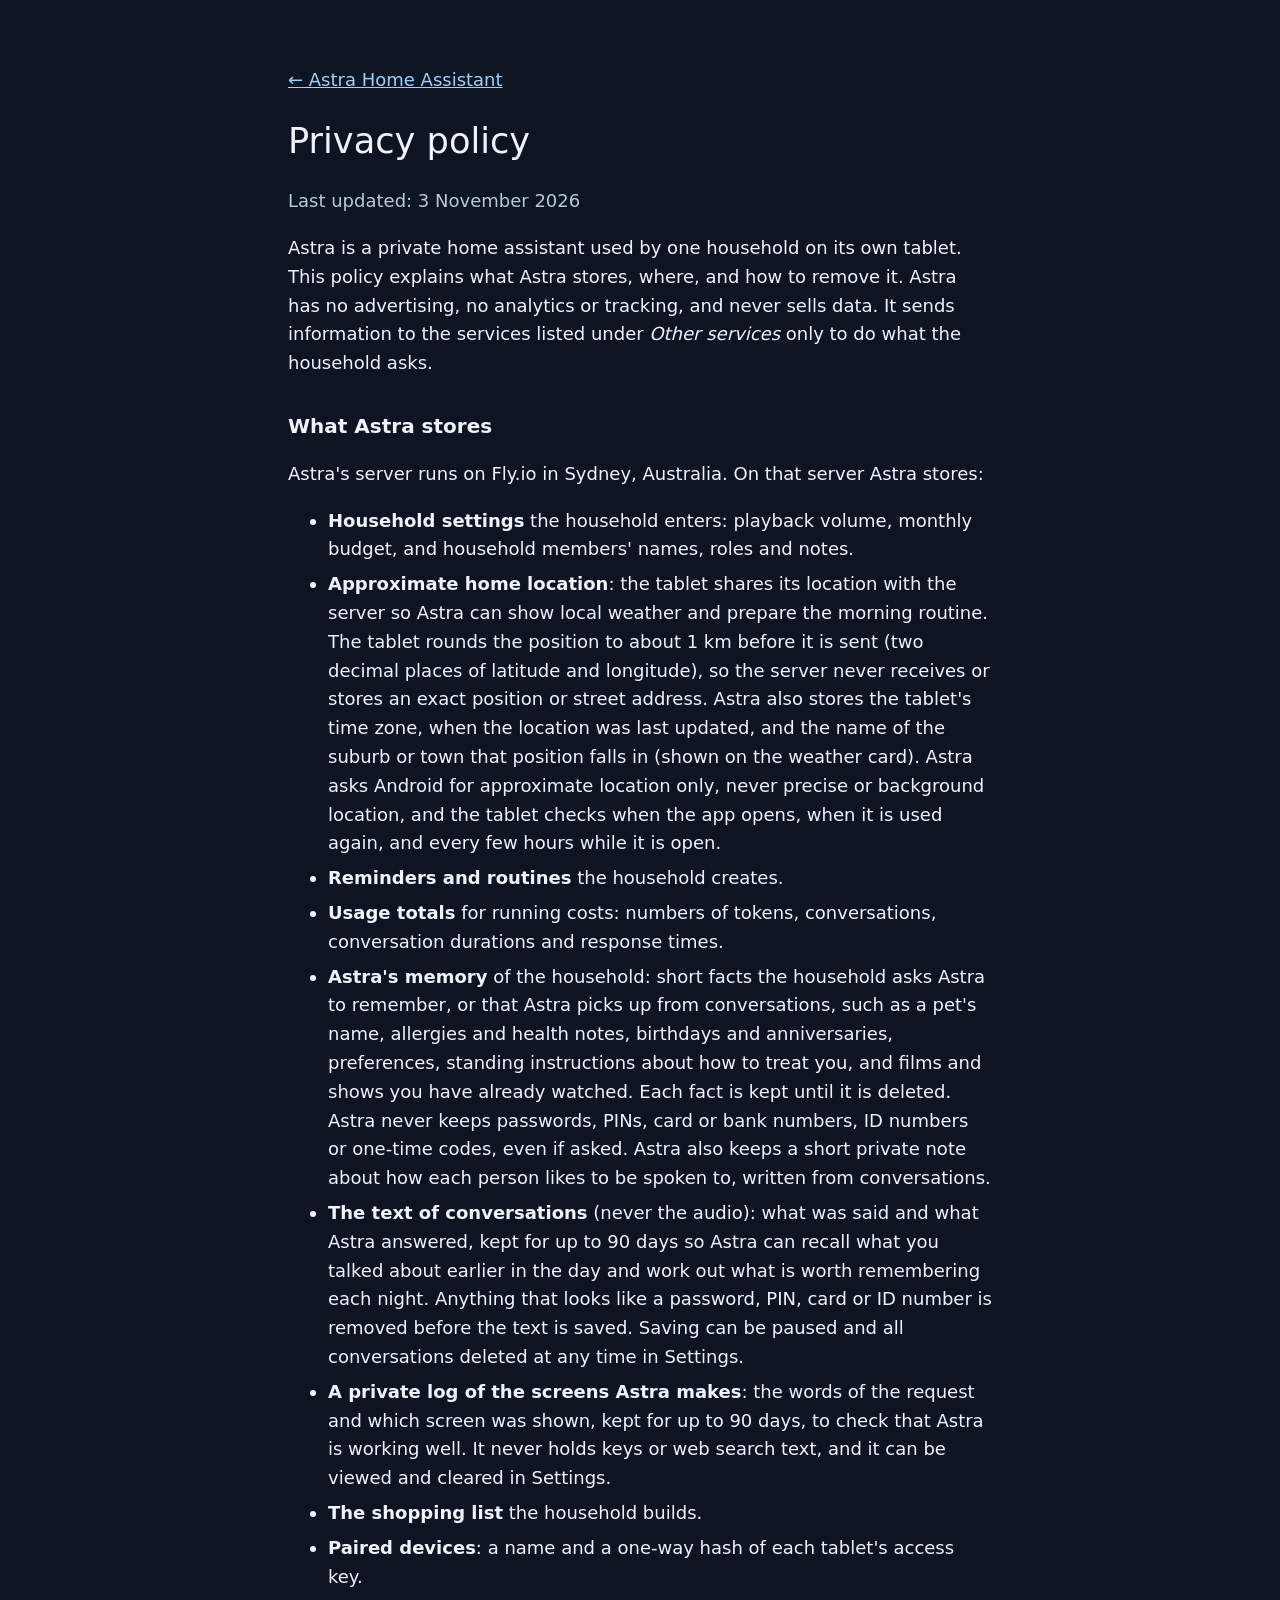
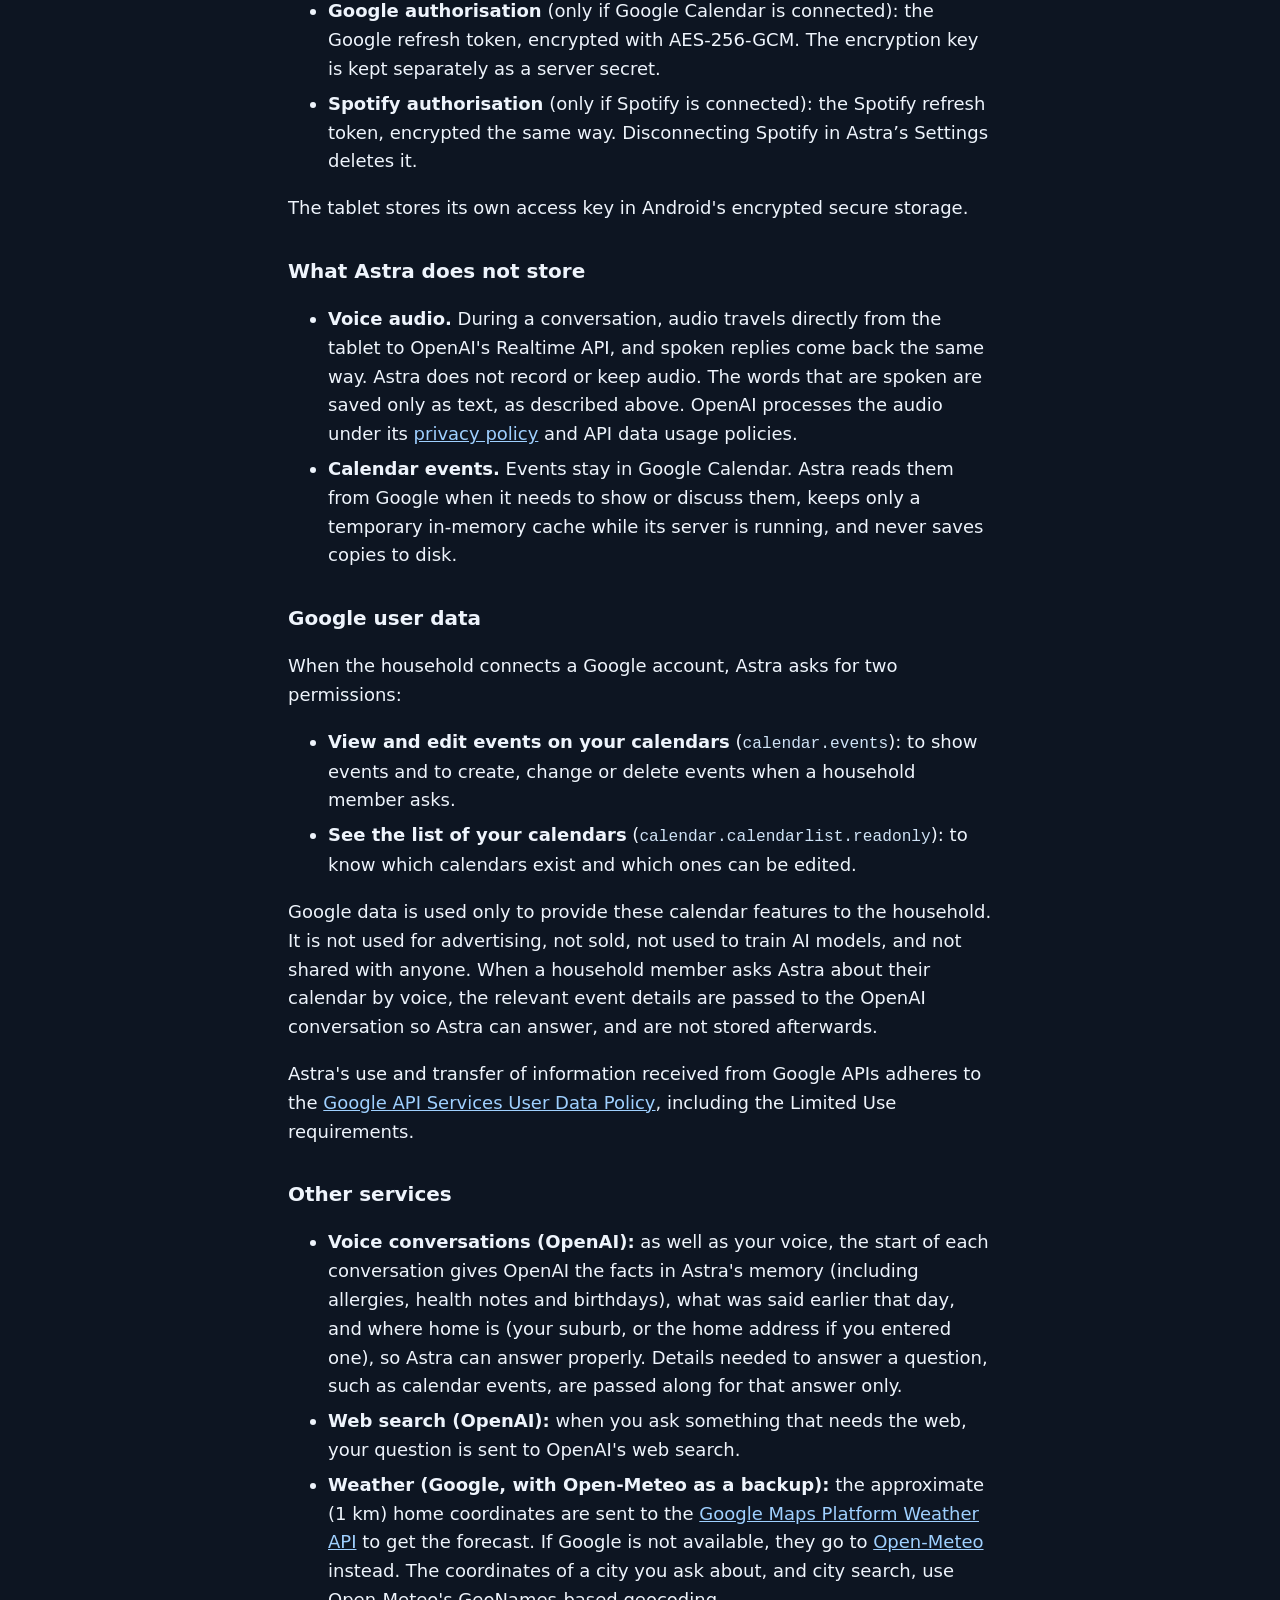
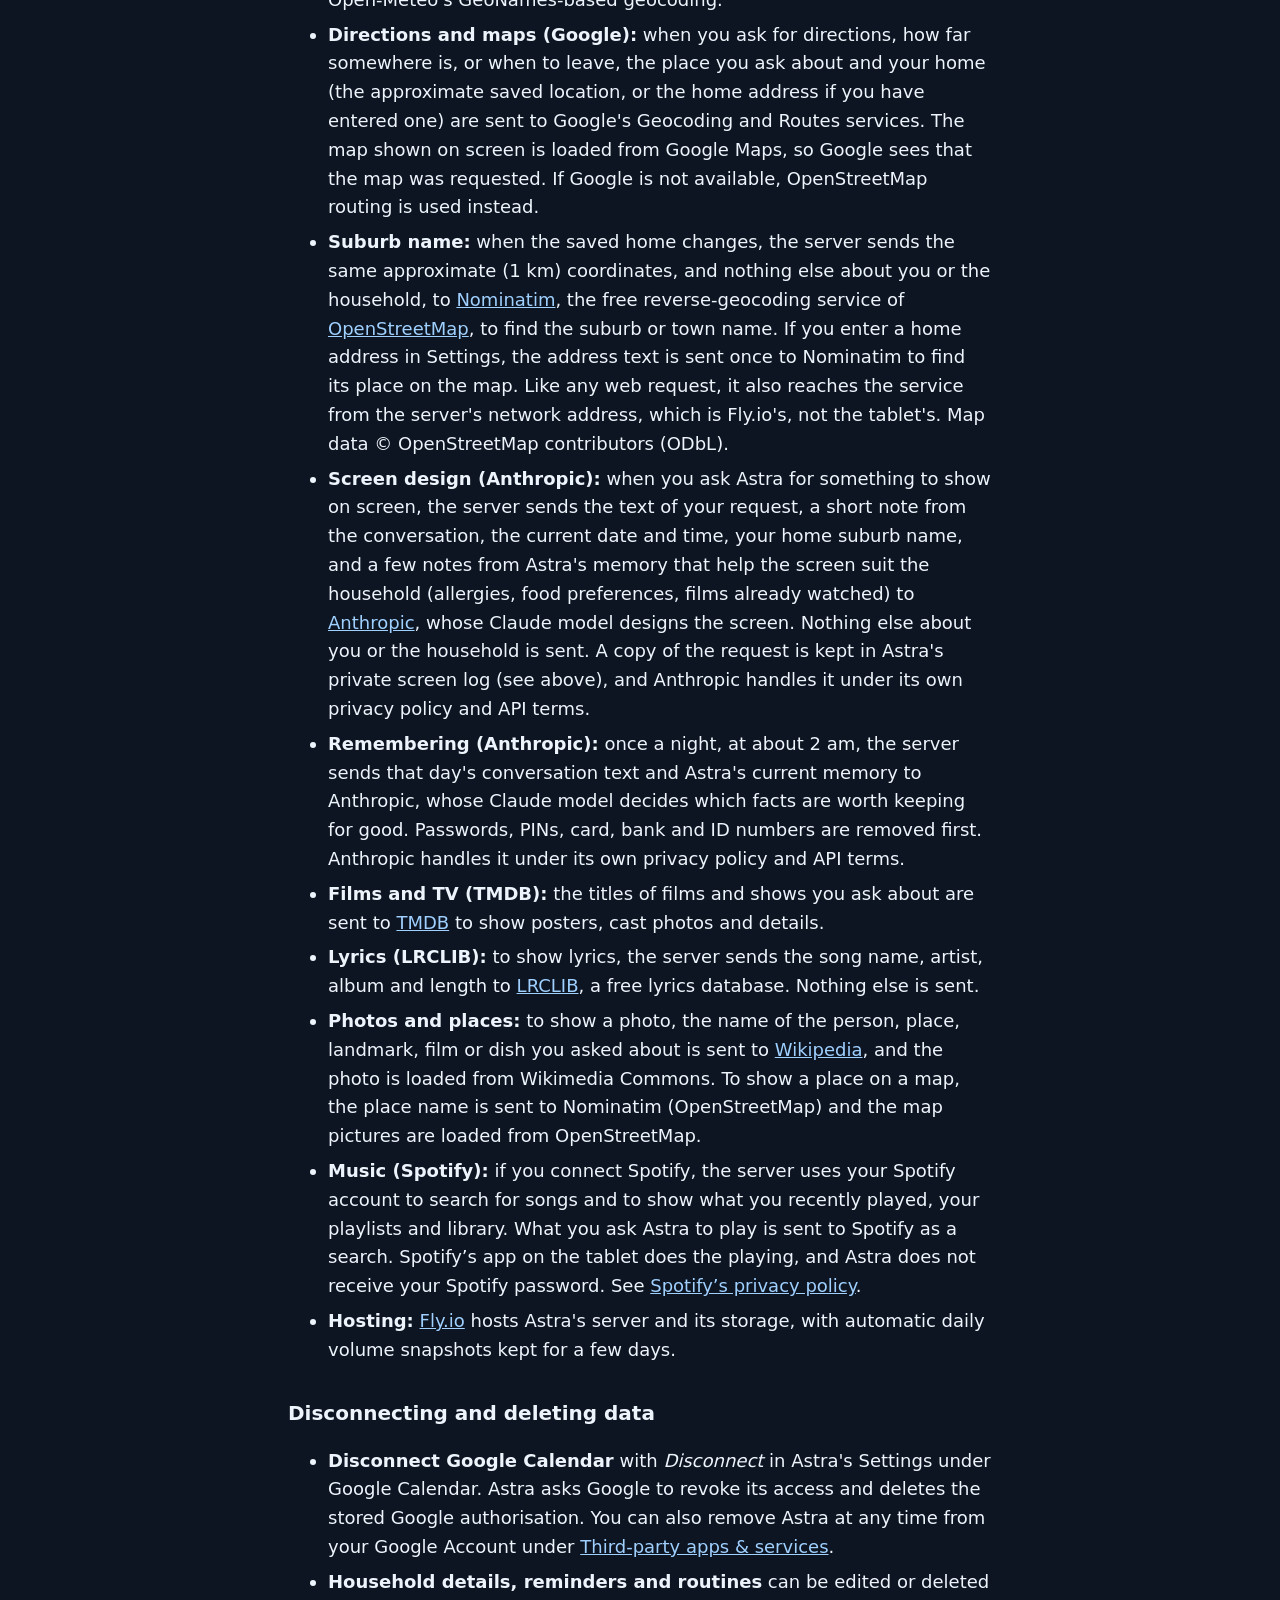
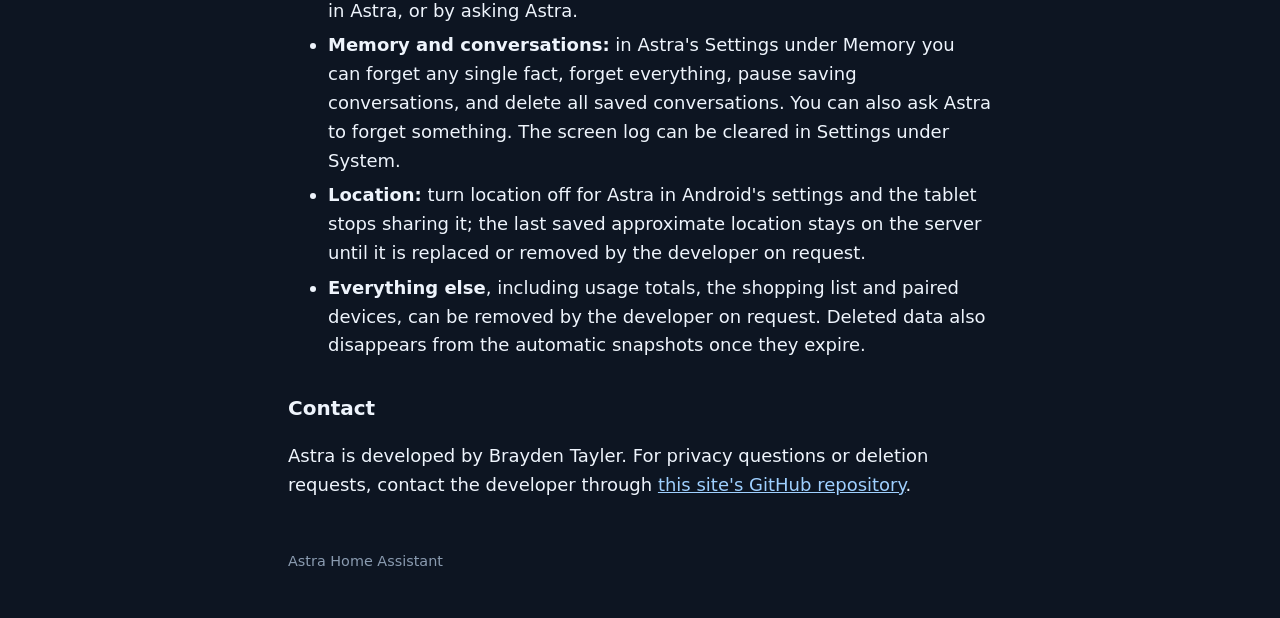
==== commit 4f8926ff: "Privacy policy: memory, conversation text, screen log, Anthropic nightly memory, Google weather/maps" ====
--- a/privacy.html
+++ b/privacy.html
@@ -10,9 +10,9 @@
   <main>
     <p><a href="index.html">← Astra Home Assistant</a></p>
     <h1>Privacy policy</h1>
-    <p class="lead">Last updated: 2 November 2026</p>
+    <p class="lead">Last updated: 3 November 2026</p>
 
-    <p>Astra is a private home assistant used by one household on its own tablet. This policy explains what Astra stores, where, and how to remove it. Astra has no advertising, no analytics or tracking, and never sells or shares data.</p>
+    <p>Astra is a private home assistant used by one household on its own tablet. This policy explains what Astra stores, where, and how to remove it. Astra has no advertising, no analytics or tracking, and never sells data. It sends information to the services listed under <em>Other services</em> only to do what the household asks.</p>
 
     <h2>What Astra stores</h2>
     <p>Astra's server runs on Fly.io in Sydney, Australia. On that server Astra stores:</p>
@@ -20,7 +20,11 @@
       <li><strong>Household settings</strong> the household enters: playback volume, monthly budget, and household members' names, roles and notes.</li>
       <li><strong>Approximate home location</strong>: the tablet shares its location with the server so Astra can show local weather and prepare the morning routine. The tablet rounds the position to about 1 km before it is sent (two decimal places of latitude and longitude), so the server never receives or stores an exact position or street address. Astra also stores the tablet's time zone, when the location was last updated, and the name of the suburb or town that position falls in (shown on the weather card). Astra asks Android for approximate location only, never precise or background location, and the tablet checks when the app opens, when it is used again, and every few hours while it is open.</li>
       <li><strong>Reminders and routines</strong> the household creates.</li>
-      <li><strong>Usage totals</strong> for running costs: numbers of tokens, conversations, conversation durations and response times. No conversation content is stored.</li>
+      <li><strong>Usage totals</strong> for running costs: numbers of tokens, conversations, conversation durations and response times.</li>
+      <li><strong>Astra's memory</strong> of the household: short facts the household asks Astra to remember, or that Astra picks up from conversations, such as a pet's name, allergies and health notes, birthdays and anniversaries, preferences, standing instructions about how to treat you, and films and shows you have already watched. Each fact is kept until it is deleted. Astra never keeps passwords, PINs, card or bank numbers, ID numbers or one-time codes, even if asked. Astra also keeps a short private note about how each person likes to be spoken to, written from conversations.</li>
+      <li><strong>The text of conversations</strong> (never the audio): what was said and what Astra answered, kept for up to 90 days so Astra can recall what you talked about earlier in the day and work out what is worth remembering each night. Anything that looks like a password, PIN, card or ID number is removed before the text is saved. Saving can be paused and all conversations deleted at any time in Settings.</li>
+      <li><strong>A private log of the screens Astra makes</strong>: the words of the request and which screen was shown, kept for up to 90 days, to check that Astra is working well. It never holds keys or web search text, and it can be viewed and cleared in Settings.</li>
+      <li><strong>The shopping list</strong> the household builds.</li>
       <li><strong>Paired devices</strong>: a name and a one-way hash of each tablet's access key.</li>
       <li><strong>Google authorisation</strong> (only if Google Calendar is connected): the Google refresh token, encrypted with AES-256-GCM. The encryption key is kept separately as a server secret.</li>
       <li><strong>Spotify authorisation</strong> (only if Spotify is connected): the Spotify refresh token, encrypted the same way. Disconnecting Spotify in Astra&rsquo;s Settings deletes it.</li>
@@ -29,7 +33,7 @@
 
     <h2>What Astra does not store</h2>
     <ul>
-      <li><strong>Voice and conversations.</strong> During a conversation, audio travels directly from the tablet to OpenAI's Realtime API, and spoken replies come back the same way. Astra does not record or keep audio or transcripts. Speech is transcribed by OpenAI during a conversation; the text is used only in memory and is not stored. OpenAI processes the audio under its <a href="https://openai.com/policies/row-privacy-policy/">privacy policy</a> and API data usage policies.</li>
+      <li><strong>Voice audio.</strong> During a conversation, audio travels directly from the tablet to OpenAI's Realtime API, and spoken replies come back the same way. Astra does not record or keep audio. The words that are spoken are saved only as text, as described above. OpenAI processes the audio under its <a href="https://openai.com/policies/row-privacy-policy/">privacy policy</a> and API data usage policies.</li>
       <li><strong>Calendar events.</strong> Events stay in Google Calendar. Astra reads them from Google when it needs to show or discuss them, keeps only a temporary in-memory cache while its server is running, and never saves copies to disk.</li>
     </ul>
 
@@ -44,11 +48,16 @@
 
     <h2>Other services</h2>
     <ul>
-      <li><strong>Weather:</strong> the approximate (1 km) home coordinates, or those of a city you ask about, are sent to <a href="https://open-meteo.com/">Open-Meteo</a> to get forecasts. City search uses Open-Meteo's GeoNames-based geocoding.</li>
-      <li><strong>Suburb name:</strong> when the saved home changes, the server sends the same approximate (1 km) coordinates, and nothing else about you or the household, to <a href="https://nominatim.openstreetmap.org/">Nominatim</a>, the free reverse-geocoding service of <a href="https://www.openstreetmap.org/copyright">OpenStreetMap</a>, to find the suburb or town name. Like any web request, it also reaches the service from the server's network address, which is Fly.io's, not the tablet's. Map data &copy; OpenStreetMap contributors (ODbL).</li>
-      <li><strong>Screen design (Anthropic):</strong> when you ask Astra for something to show on screen, the server sends the text of your request, a short note from the conversation, the current date and time, and your home suburb name to <a href="https://www.anthropic.com/">Anthropic</a>, whose Claude model designs the screen. Nothing else about you or the household is sent. Astra does not store the request, and Anthropic handles it under its own privacy policy and API terms.</li>
+      <li><strong>Voice conversations (OpenAI):</strong> as well as your voice, the start of each conversation gives OpenAI the facts in Astra's memory (including allergies, health notes and birthdays), what was said earlier that day, and where home is (your suburb, or the home address if you entered one), so Astra can answer properly. Details needed to answer a question, such as calendar events, are passed along for that answer only.</li>
+      <li><strong>Web search (OpenAI):</strong> when you ask something that needs the web, your question is sent to OpenAI's web search.</li>
+      <li><strong>Weather (Google, with Open-Meteo as a backup):</strong> the approximate (1 km) home coordinates are sent to the <a href="https://developers.google.com/maps/documentation/weather">Google Maps Platform Weather API</a> to get the forecast. If Google is not available, they go to <a href="https://open-meteo.com/">Open-Meteo</a> instead. The coordinates of a city you ask about, and city search, use Open-Meteo's GeoNames-based geocoding.</li>
+      <li><strong>Directions and maps (Google):</strong> when you ask for directions, how far somewhere is, or when to leave, the place you ask about and your home (the approximate saved location, or the home address if you have entered one) are sent to Google's Geocoding and Routes services. The map shown on screen is loaded from Google Maps, so Google sees that the map was requested. If Google is not available, OpenStreetMap routing is used instead.</li>
+      <li><strong>Suburb name:</strong> when the saved home changes, the server sends the same approximate (1 km) coordinates, and nothing else about you or the household, to <a href="https://nominatim.openstreetmap.org/">Nominatim</a>, the free reverse-geocoding service of <a href="https://www.openstreetmap.org/copyright">OpenStreetMap</a>, to find the suburb or town name. If you enter a home address in Settings, the address text is sent once to Nominatim to find its place on the map. Like any web request, it also reaches the service from the server's network address, which is Fly.io's, not the tablet's. Map data &copy; OpenStreetMap contributors (ODbL).</li>
+      <li><strong>Screen design (Anthropic):</strong> when you ask Astra for something to show on screen, the server sends the text of your request, a short note from the conversation, the current date and time, your home suburb name, and a few notes from Astra's memory that help the screen suit the household (allergies, food preferences, films already watched) to <a href="https://www.anthropic.com/">Anthropic</a>, whose Claude model designs the screen. Nothing else about you or the household is sent. A copy of the request is kept in Astra's private screen log (see above), and Anthropic handles it under its own privacy policy and API terms.</li>
+      <li><strong>Remembering (Anthropic):</strong> once a night, at about 2 am, the server sends that day's conversation text and Astra's current memory to Anthropic, whose Claude model decides which facts are worth keeping for good. Passwords, PINs, card, bank and ID numbers are removed first. Anthropic handles it under its own privacy policy and API terms.</li>
+      <li><strong>Films and TV (TMDB):</strong> the titles of films and shows you ask about are sent to <a href="https://www.themoviedb.org/">TMDB</a> to show posters, cast photos and details.</li>
       <li><strong>Lyrics (LRCLIB):</strong> to show lyrics, the server sends the song name, artist, album and length to <a href="https://lrclib.net/">LRCLIB</a>, a free lyrics database. Nothing else is sent.</li>
-      <li><strong>Photos and places:</strong> to show a photo, the name of the person, place or landmark you asked about is sent to <a href="https://www.wikipedia.org/">Wikipedia</a>, and the photo is loaded from Wikimedia Commons. To show a place on a map, the place name is sent to Nominatim (OpenStreetMap) and the map pictures are loaded from OpenStreetMap.</li>
+      <li><strong>Photos and places:</strong> to show a photo, the name of the person, place, landmark, film or dish you asked about is sent to <a href="https://www.wikipedia.org/">Wikipedia</a>, and the photo is loaded from Wikimedia Commons. To show a place on a map, the place name is sent to Nominatim (OpenStreetMap) and the map pictures are loaded from OpenStreetMap.</li>
       <li><strong>Music (Spotify):</strong> if you connect Spotify, the server uses your Spotify account to search for songs and to show what you recently played, your playlists and library. What you ask Astra to play is sent to Spotify as a search. Spotify&rsquo;s app on the tablet does the playing, and Astra does not receive your Spotify password. See <a href="https://www.spotify.com/privacy">Spotify&rsquo;s privacy policy</a>.</li>
       <li><strong>Hosting:</strong> <a href="https://fly.io/">Fly.io</a> hosts Astra's server and its storage, with automatic daily volume snapshots kept for a few days.</li>
     </ul>
@@ -57,8 +66,9 @@
     <ul>
       <li><strong>Disconnect Google Calendar</strong> with <em>Disconnect</em> in Astra's Settings under Google Calendar. Astra asks Google to revoke its access and deletes the stored Google authorisation. You can also remove Astra at any time from your Google Account under <a href="https://myaccount.google.com/connections">Third-party apps &amp; services</a>.</li>
       <li><strong>Household details, reminders and routines</strong> can be edited or deleted in Astra, or by asking Astra.</li>
+      <li><strong>Memory and conversations:</strong> in Astra's Settings under Memory you can forget any single fact, forget everything, pause saving conversations, and delete all saved conversations. You can also ask Astra to forget something. The screen log can be cleared in Settings under System.</li>
       <li><strong>Location:</strong> turn location off for Astra in Android's settings and the tablet stops sharing it; the last saved approximate location stays on the server until it is replaced or removed by the developer on request.</li>
-      <li><strong>Everything else</strong>, including usage totals and paired devices, can be removed by the developer on request. Deleted data also disappears from the automatic snapshots once they expire.</li>
+      <li><strong>Everything else</strong>, including usage totals, the shopping list and paired devices, can be removed by the developer on request. Deleted data also disappears from the automatic snapshots once they expire.</li>
     </ul>
 
     <h2>Contact</h2>
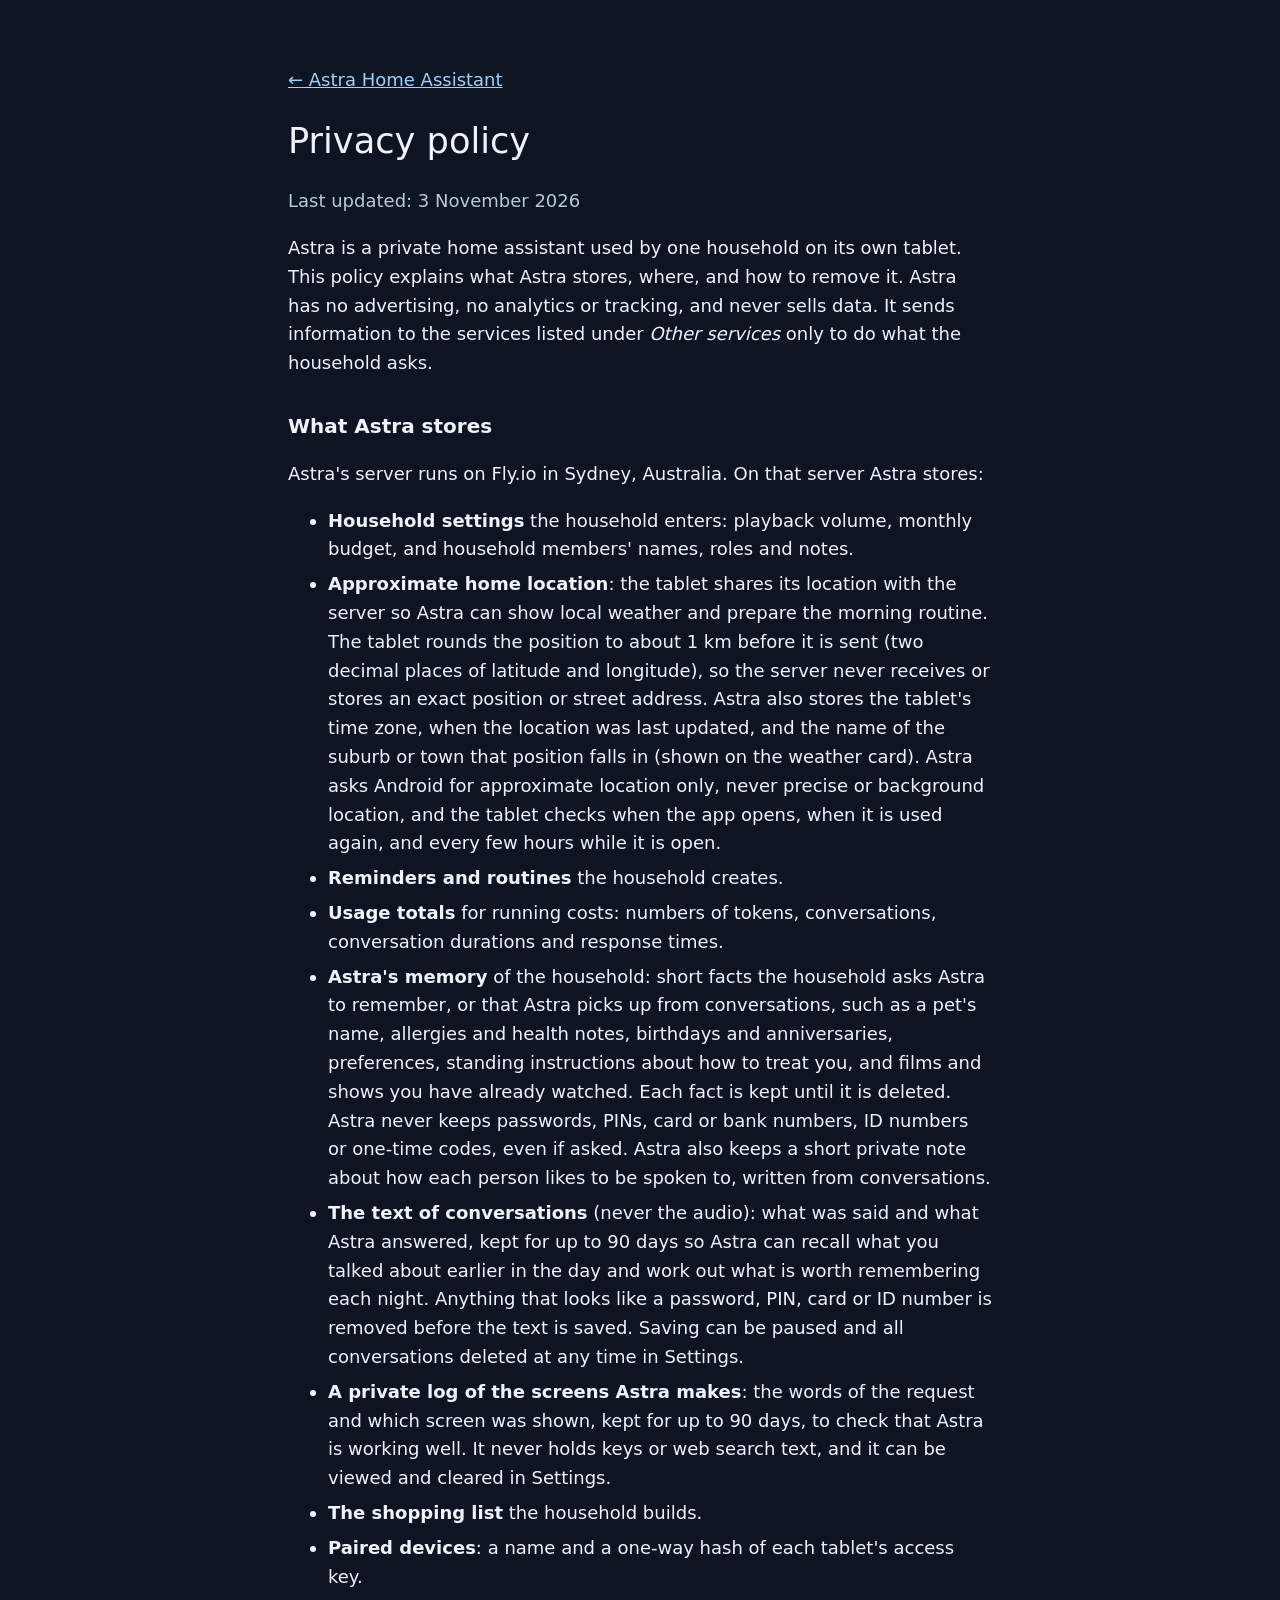
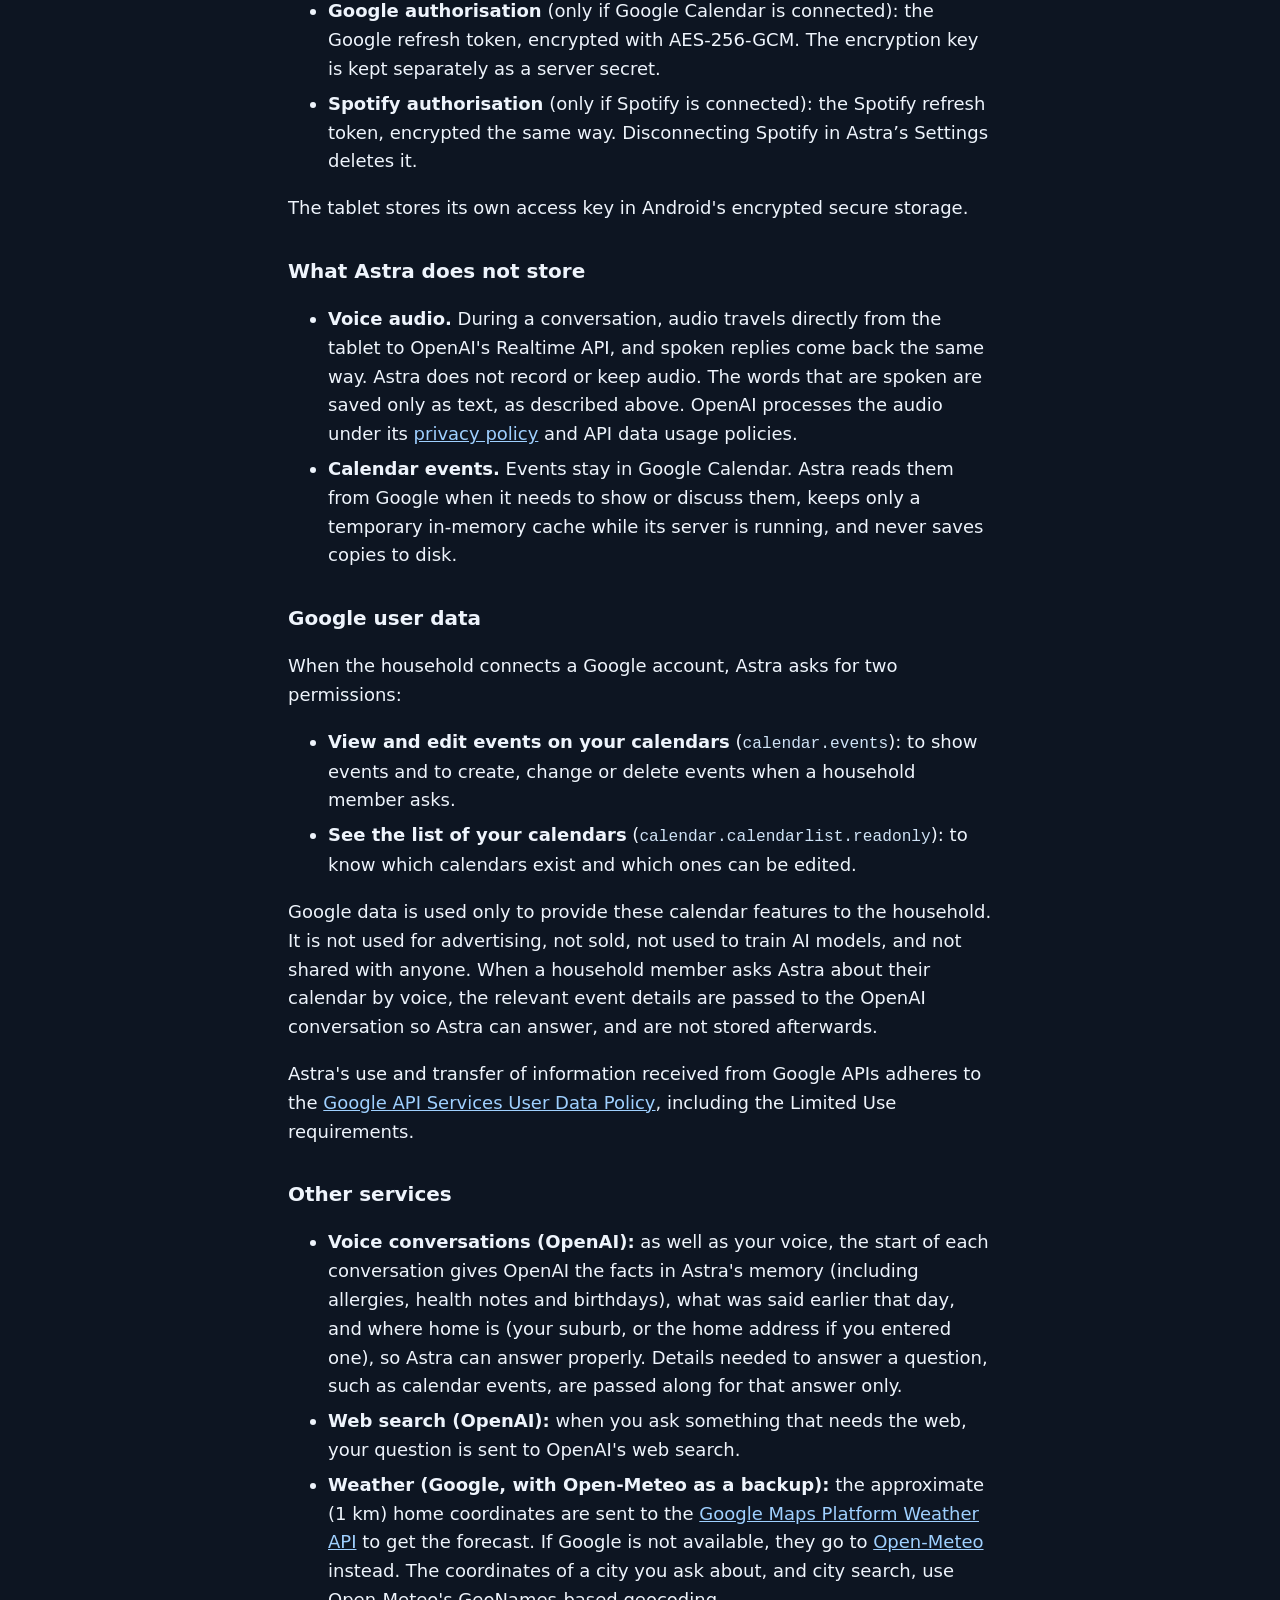
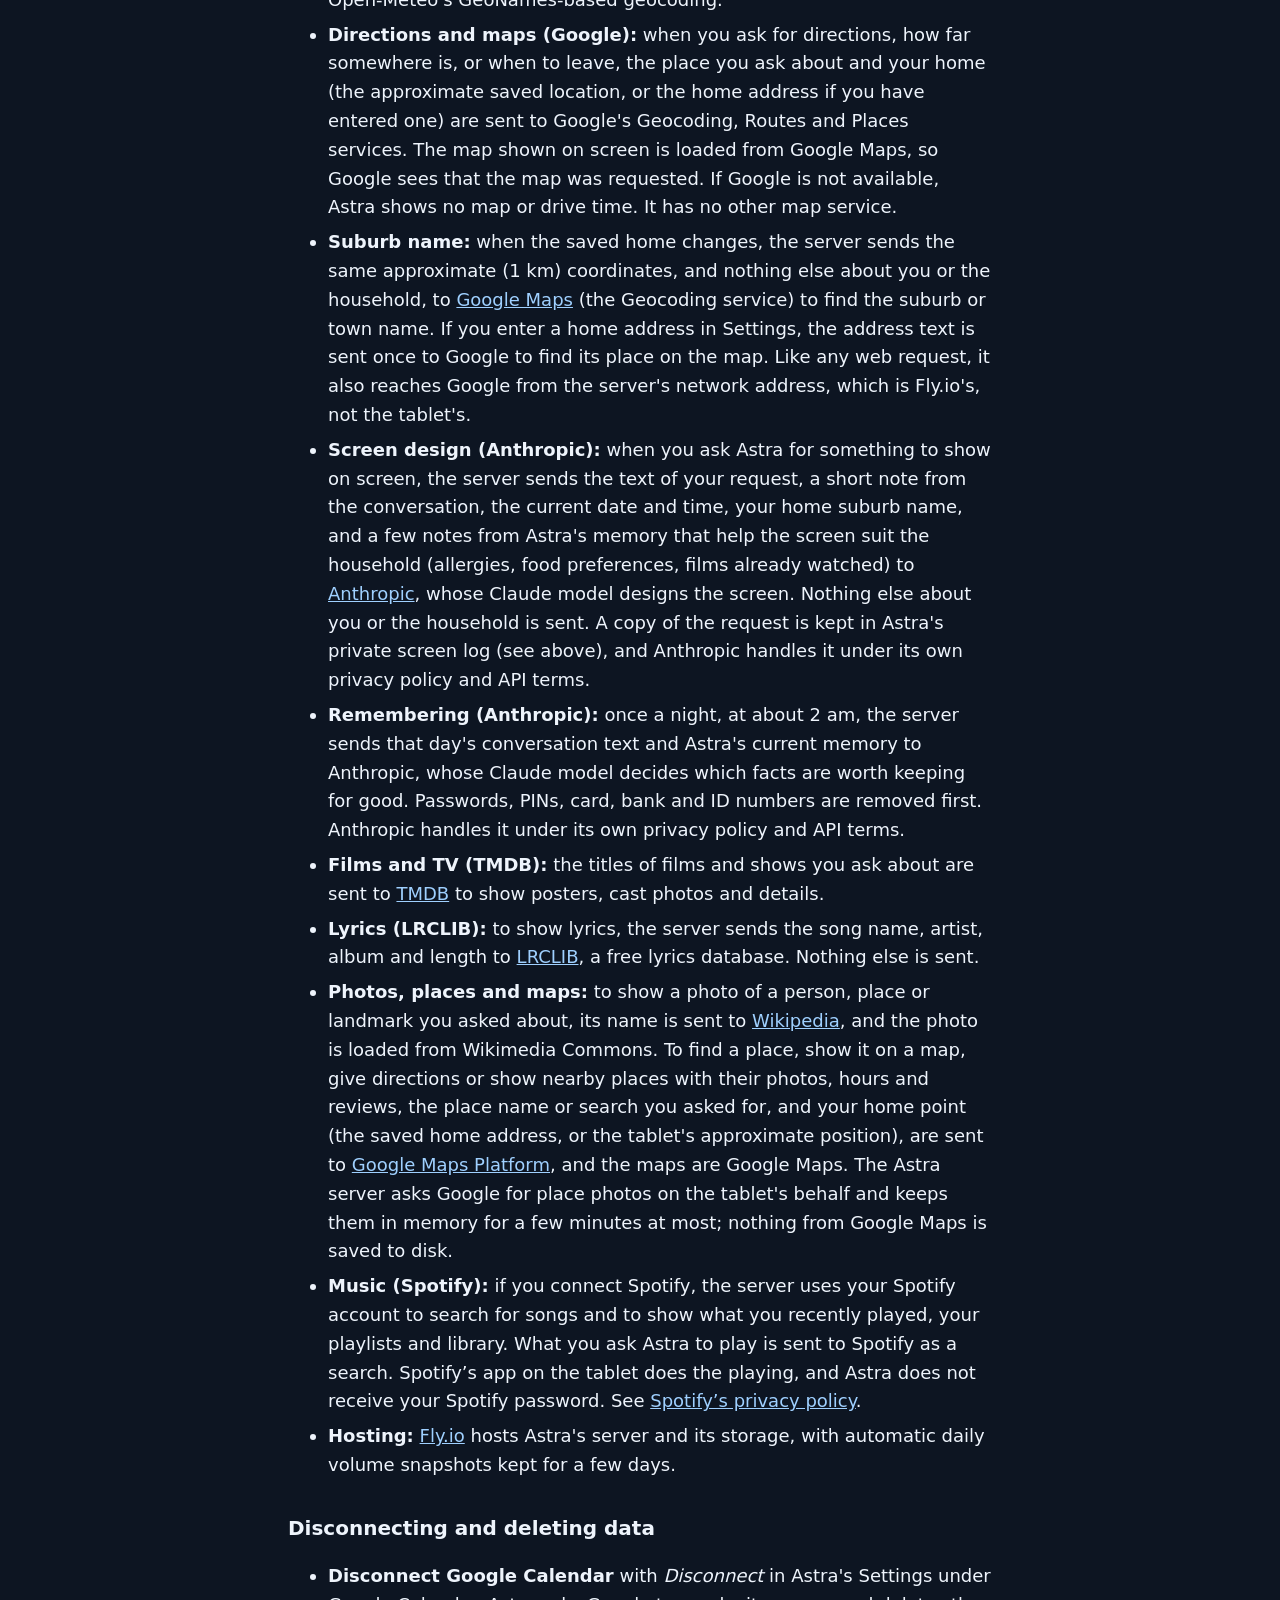
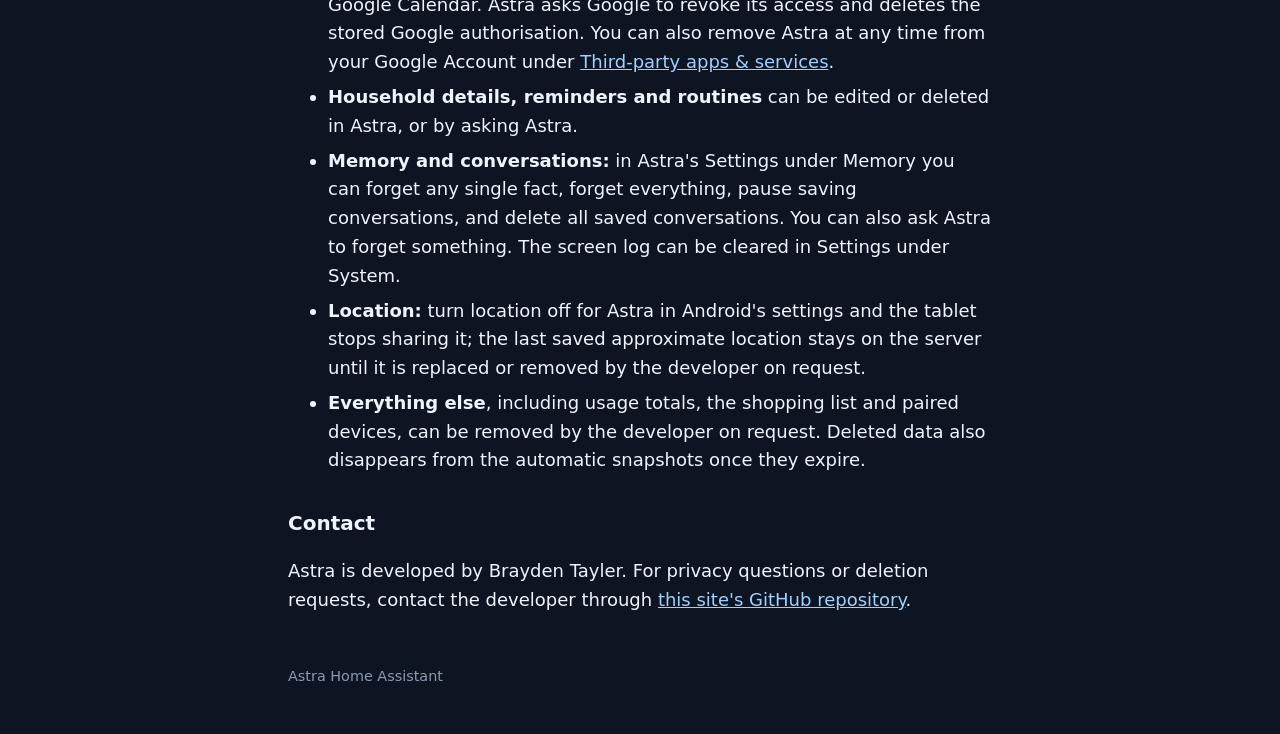
==== commit 8199ec11: "Privacy: suburb names, places and maps now come from Google Maps only Co-Authored-By: Claude Sonnet " ====
--- a/privacy.html
+++ b/privacy.html
@@ -51,13 +51,13 @@
       <li><strong>Voice conversations (OpenAI):</strong> as well as your voice, the start of each conversation gives OpenAI the facts in Astra's memory (including allergies, health notes and birthdays), what was said earlier that day, and where home is (your suburb, or the home address if you entered one), so Astra can answer properly. Details needed to answer a question, such as calendar events, are passed along for that answer only.</li>
       <li><strong>Web search (OpenAI):</strong> when you ask something that needs the web, your question is sent to OpenAI's web search.</li>
       <li><strong>Weather (Google, with Open-Meteo as a backup):</strong> the approximate (1 km) home coordinates are sent to the <a href="https://developers.google.com/maps/documentation/weather">Google Maps Platform Weather API</a> to get the forecast. If Google is not available, they go to <a href="https://open-meteo.com/">Open-Meteo</a> instead. The coordinates of a city you ask about, and city search, use Open-Meteo's GeoNames-based geocoding.</li>
-      <li><strong>Directions and maps (Google):</strong> when you ask for directions, how far somewhere is, or when to leave, the place you ask about and your home (the approximate saved location, or the home address if you have entered one) are sent to Google's Geocoding and Routes services. The map shown on screen is loaded from Google Maps, so Google sees that the map was requested. If Google is not available, OpenStreetMap routing is used instead.</li>
-      <li><strong>Suburb name:</strong> when the saved home changes, the server sends the same approximate (1 km) coordinates, and nothing else about you or the household, to <a href="https://nominatim.openstreetmap.org/">Nominatim</a>, the free reverse-geocoding service of <a href="https://www.openstreetmap.org/copyright">OpenStreetMap</a>, to find the suburb or town name. If you enter a home address in Settings, the address text is sent once to Nominatim to find its place on the map. Like any web request, it also reaches the service from the server's network address, which is Fly.io's, not the tablet's. Map data &copy; OpenStreetMap contributors (ODbL).</li>
+      <li><strong>Directions and maps (Google):</strong> when you ask for directions, how far somewhere is, or when to leave, the place you ask about and your home (the approximate saved location, or the home address if you have entered one) are sent to Google's Geocoding, Routes and Places services. The map shown on screen is loaded from Google Maps, so Google sees that the map was requested. If Google is not available, Astra shows no map or drive time. It has no other map service.</li>
+      <li><strong>Suburb name:</strong> when the saved home changes, the server sends the same approximate (1 km) coordinates, and nothing else about you or the household, to <a href="https://developers.google.com/maps/documentation/geocoding">Google Maps</a> (the Geocoding service) to find the suburb or town name. If you enter a home address in Settings, the address text is sent once to Google to find its place on the map. Like any web request, it also reaches Google from the server's network address, which is Fly.io's, not the tablet's.</li>
       <li><strong>Screen design (Anthropic):</strong> when you ask Astra for something to show on screen, the server sends the text of your request, a short note from the conversation, the current date and time, your home suburb name, and a few notes from Astra's memory that help the screen suit the household (allergies, food preferences, films already watched) to <a href="https://www.anthropic.com/">Anthropic</a>, whose Claude model designs the screen. Nothing else about you or the household is sent. A copy of the request is kept in Astra's private screen log (see above), and Anthropic handles it under its own privacy policy and API terms.</li>
       <li><strong>Remembering (Anthropic):</strong> once a night, at about 2 am, the server sends that day's conversation text and Astra's current memory to Anthropic, whose Claude model decides which facts are worth keeping for good. Passwords, PINs, card, bank and ID numbers are removed first. Anthropic handles it under its own privacy policy and API terms.</li>
       <li><strong>Films and TV (TMDB):</strong> the titles of films and shows you ask about are sent to <a href="https://www.themoviedb.org/">TMDB</a> to show posters, cast photos and details.</li>
       <li><strong>Lyrics (LRCLIB):</strong> to show lyrics, the server sends the song name, artist, album and length to <a href="https://lrclib.net/">LRCLIB</a>, a free lyrics database. Nothing else is sent.</li>
-      <li><strong>Photos and places:</strong> to show a photo, the name of the person, place, landmark, film or dish you asked about is sent to <a href="https://www.wikipedia.org/">Wikipedia</a>, and the photo is loaded from Wikimedia Commons. To show a place on a map, the place name is sent to Nominatim (OpenStreetMap) and the map pictures are loaded from OpenStreetMap.</li>
+      <li><strong>Photos, places and maps:</strong> to show a photo of a person, place or landmark you asked about, its name is sent to <a href="https://www.wikipedia.org/">Wikipedia</a>, and the photo is loaded from Wikimedia Commons. To find a place, show it on a map, give directions or show nearby places with their photos, hours and reviews, the place name or search you asked for, and your home point (the saved home address, or the tablet's approximate position), are sent to <a href="https://mapsplatform.google.com/">Google Maps Platform</a>, and the maps are Google Maps. The Astra server asks Google for place photos on the tablet's behalf and keeps them in memory for a few minutes at most; nothing from Google Maps is saved to disk.</li>
       <li><strong>Music (Spotify):</strong> if you connect Spotify, the server uses your Spotify account to search for songs and to show what you recently played, your playlists and library. What you ask Astra to play is sent to Spotify as a search. Spotify&rsquo;s app on the tablet does the playing, and Astra does not receive your Spotify password. See <a href="https://www.spotify.com/privacy">Spotify&rsquo;s privacy policy</a>.</li>
       <li><strong>Hosting:</strong> <a href="https://fly.io/">Fly.io</a> hosts Astra's server and its storage, with automatic daily volume snapshots kept for a few days.</li>
     </ul>
